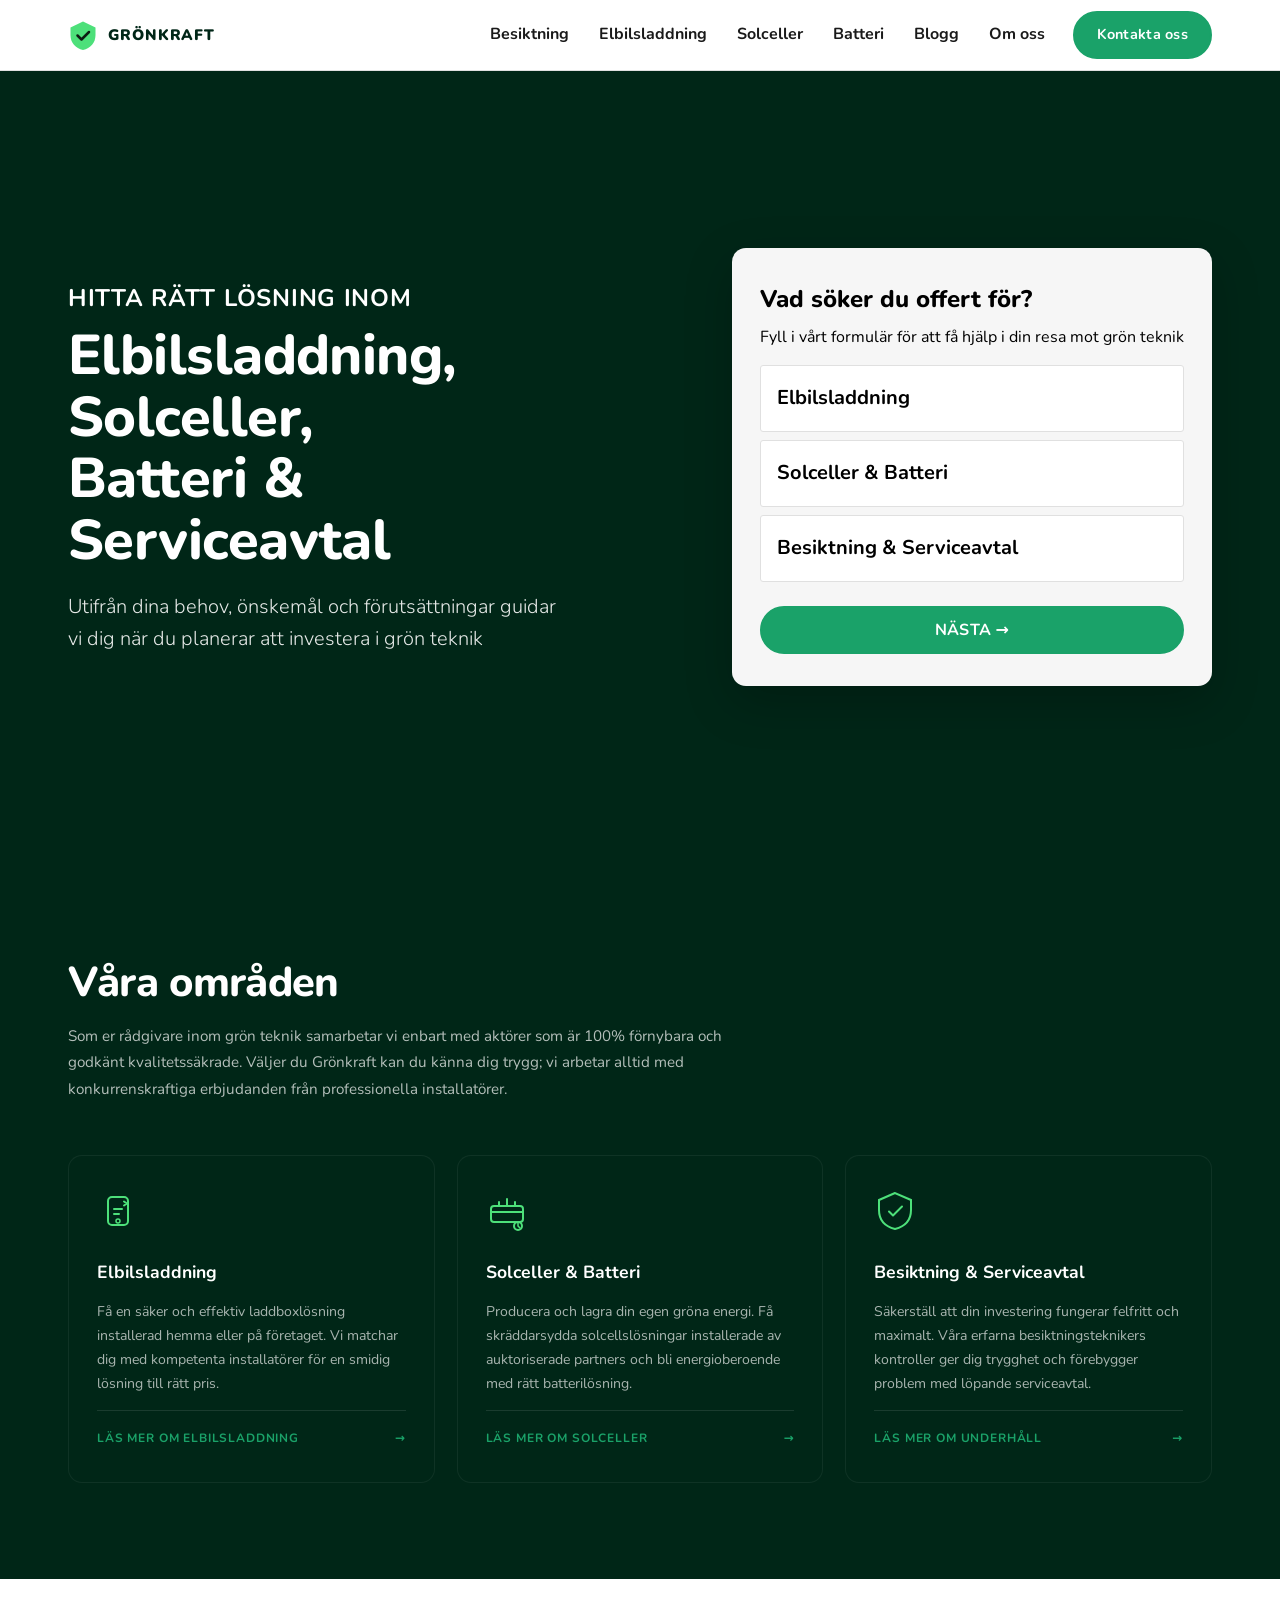
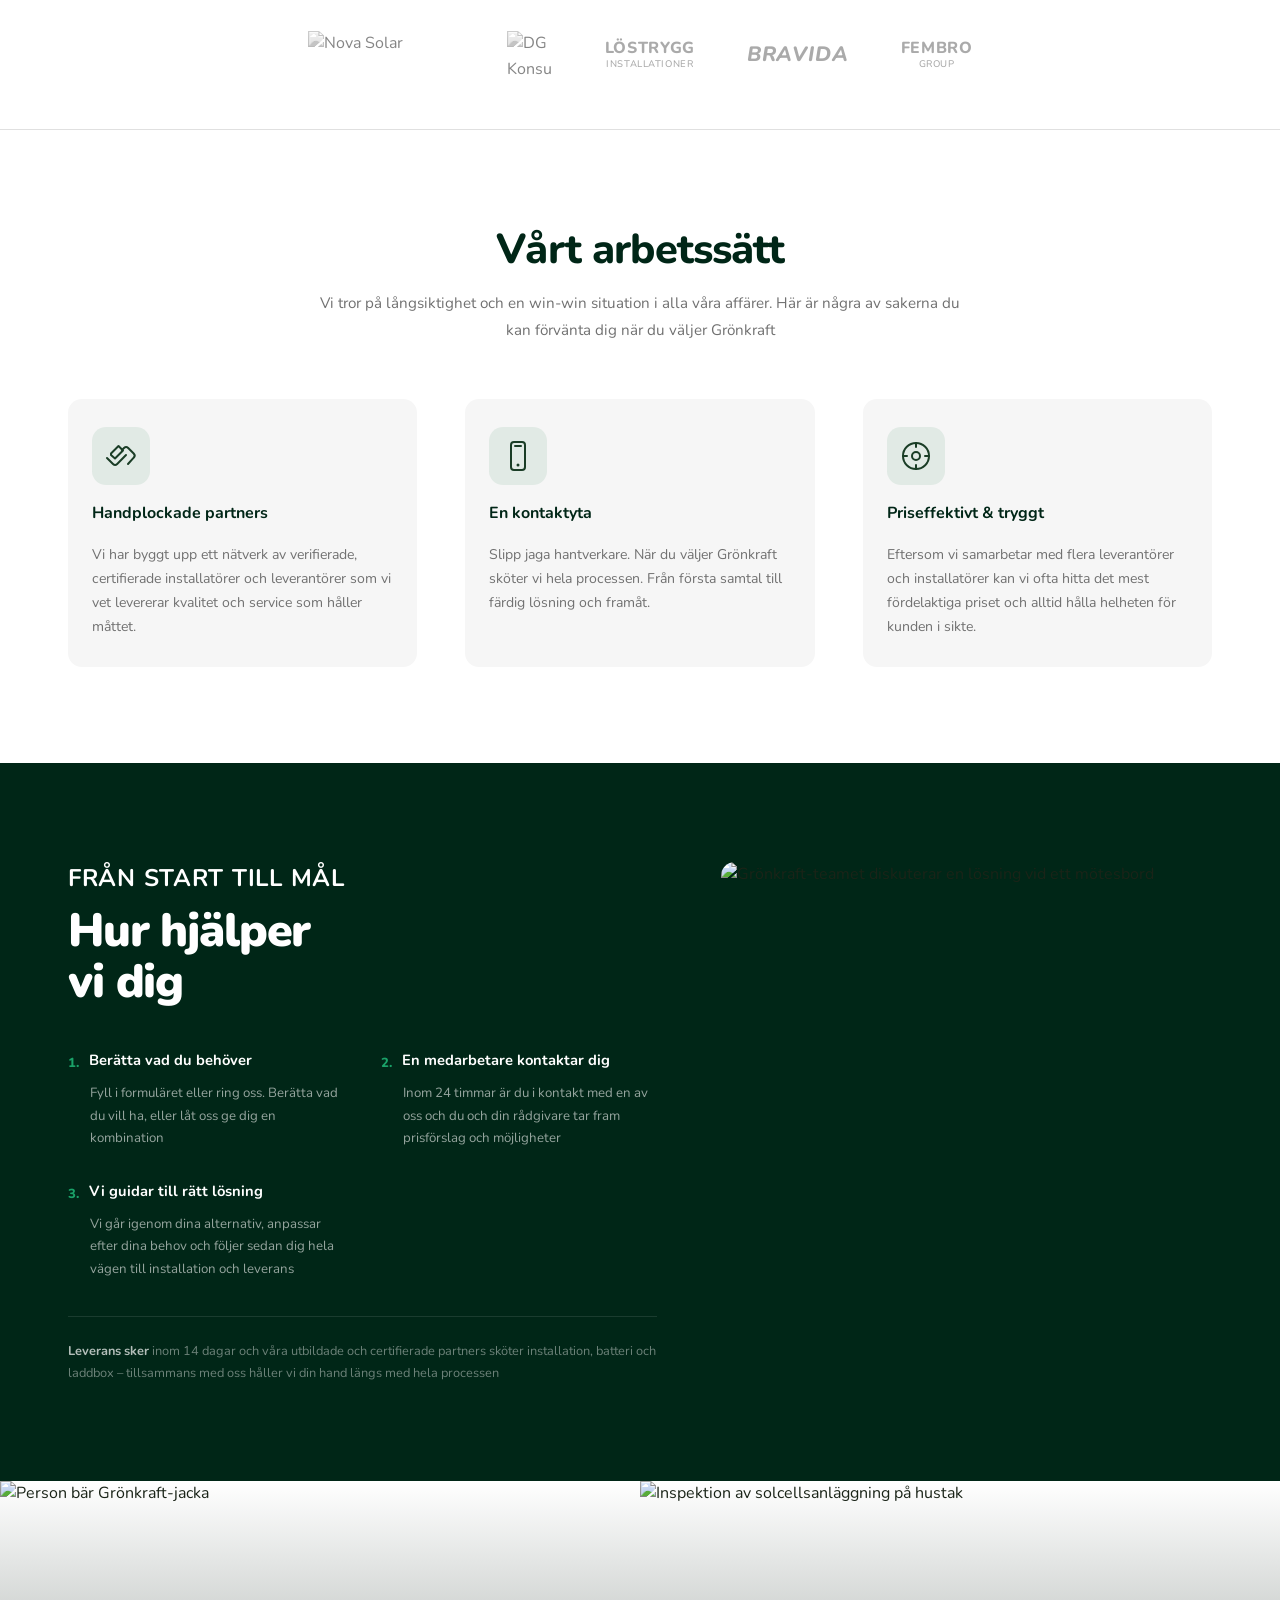
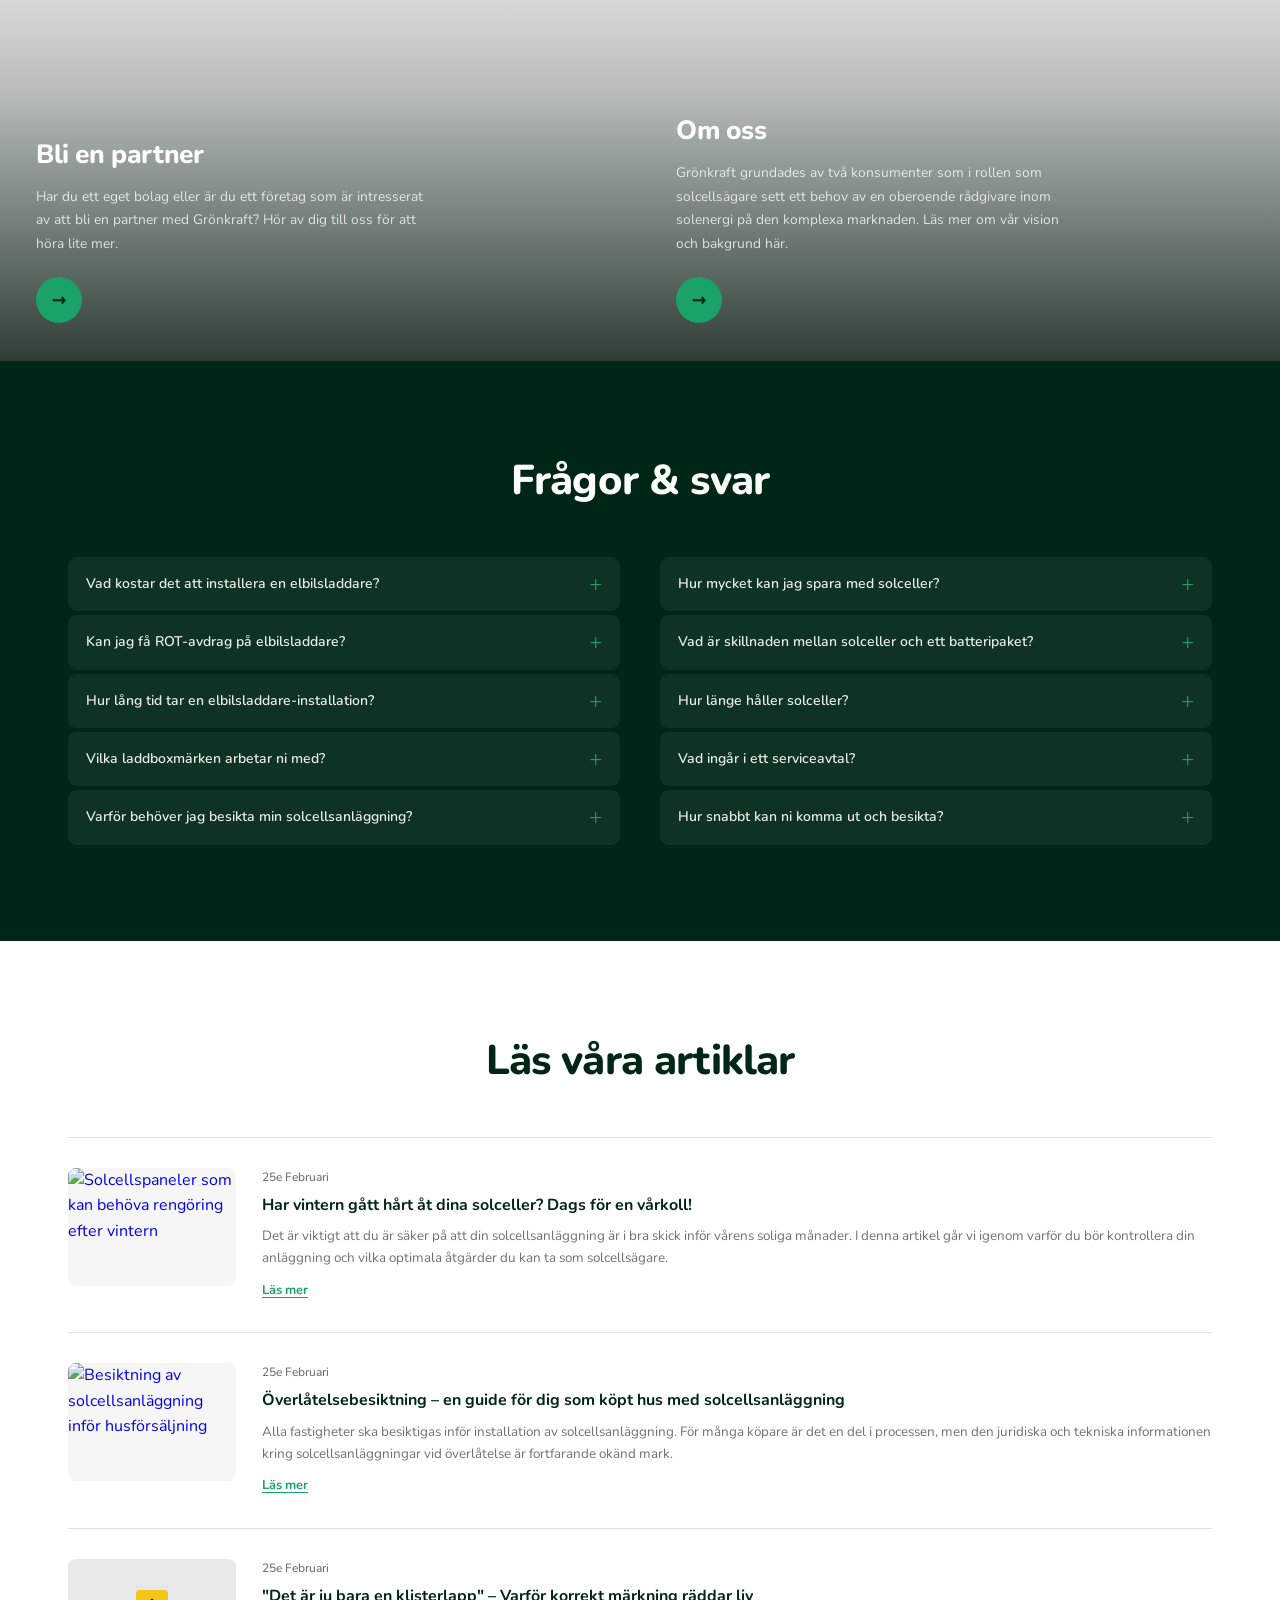
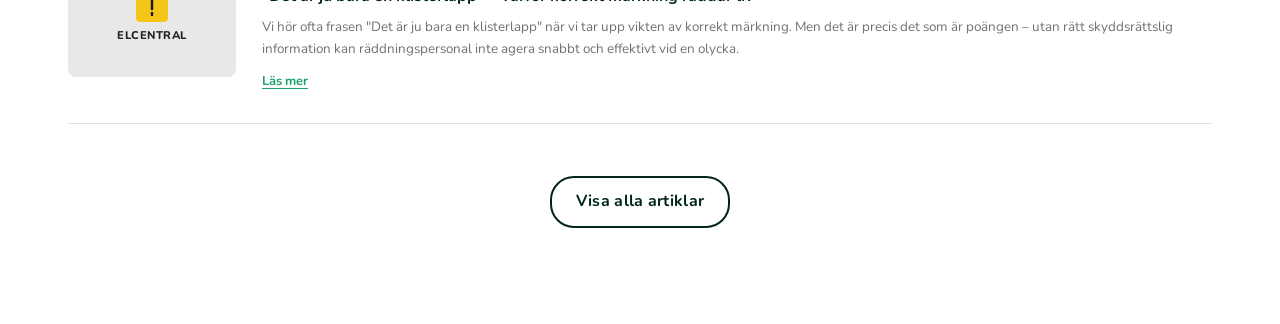
==== index.html @ d6edb769 "Initial commit: Gronkraft website Static marketing site for Grönkraft Sverige AB with lead generatio" ====
<!DOCTYPE html>
<html lang="sv">
<head>
  <meta charset="UTF-8">
  <meta name="viewport" content="width=device-width, initial-scale=1.0">
  <title>Grönkraft Sverige AB – Solceller, Elbilsladdning & Serviceavtal</title>
  <meta name="description" content="Grönkraft Sverige AB är din oberoende rådgivare inom grön teknik. Vi hjälper privatpersoner, BRF:er och företag med solceller, batterilösningar, elbilsladdning och besiktning av solcellsanläggningar.">
  <meta name="robots" content="index, follow">
  <meta name="theme-color" content="#0c1d12">

  <!-- Open Graph -->
  <meta property="og:title" content="Grönkraft Sverige AB – Din partner inom grön teknik">
  <meta property="og:description" content="Vi hjälper dig med solceller, elbilsladdning och besiktning av solcellsanläggningar. Kontakta oss idag.">
  <meta property="og:type" content="website">
  <meta property="og:url" content="https://gronkraftab.se/">
  <meta property="og:locale" content="sv_SE">

  <!-- Twitter Card -->
  <meta name="twitter:card" content="summary_large_image">
  <meta name="twitter:title" content="Grönkraft Sverige AB – Din partner inom grön teknik">
  <meta name="twitter:description" content="Vi hjälper dig med solceller, elbilsladdning och besiktning.">

  <link rel="canonical" href="https://gronkraftab.se/">

  <!-- Fonts -->
  <link rel="preconnect" href="https://fonts.googleapis.com">
  <link rel="preconnect" href="https://fonts.gstatic.com" crossorigin>
  <link href="https://fonts.googleapis.com/css2?family=Nunito:wght@300;400;500;700;800&display=swap" rel="stylesheet">

  <!-- Structured Data -->
  <script type="application/ld+json">
  {
    "@context": "https://schema.org",
    "@type": "LocalBusiness",
    "name": "Grönkraft Sverige AB",
    "description": "Oberoende rådgivare inom grön teknik – solceller, elbilsladdning och besiktning av solcellsanläggningar.",
    "url": "https://gronkraftab.se",
    "areaServed": "Sverige",
    "serviceType": ["Solcellsinstallation", "Elbilsladdning", "Solcellsbesiktning", "Batterilösningar"]
  }
  </script>

  <link rel="stylesheet" href="css/style.css">
</head>
<body>

  <!-- ============================================================
       HEADER / NAVIGATION
  ============================================================ -->
  <header class="site-header" role="banner">
    <div class="container">
      <nav class="nav" aria-label="Huvudnavigation">

        <a href="/" class="nav-logo" aria-label="Grönkraft Sverige AB – Startsida">
          <svg class="nav-logo-icon" width="30" height="30" viewBox="0 0 30 30" fill="none" xmlns="http://www.w3.org/2000/svg" aria-hidden="true">
            <path d="M15 1.5L2.5 7.5V15C2.5 23 7.5 28.2 15 30C22.5 28.2 27.5 23 27.5 15V7.5L15 1.5Z" fill="#4de07a"/>
            <path d="M9.5 15.5L13.5 19.5L21 12" stroke="#0c1d12" stroke-width="2.5" stroke-linecap="round" stroke-linejoin="round"/>
          </svg>
          <span class="nav-logo-text">GRÖNKRAFT</span>
        </a>

        <button class="nav-toggle" aria-label="Öppna meny" aria-expanded="false" aria-controls="nav-menu">
          <span></span>
          <span></span>
          <span></span>
        </button>

        <ul class="nav-links" id="nav-menu" role="list">
          <li><a href="/besiktning">Besiktning</a></li>
          <li><a href="/elbilsladdning">Elbilsladdning</a></li>
          <li><a href="/solceller">Solceller</a></li>
          <li><a href="/batteri">Batteri</a></li>
          <li><a href="/blogg">Blogg</a></li>
          <li><a href="/om-oss">Om oss</a></li>
        </ul>

        <a href="/kontakta-oss" class="btn btn-primary nav-cta">Kontakta oss</a>
      </nav>
    </div>
  </header>

  <main id="main-content">

    <!-- ============================================================
         HERO
    ============================================================ -->
    <section class="hero" aria-labelledby="hero-heading">
      <div class="hero-bg" aria-hidden="true"></div>
      <div class="container hero-inner">

        <div class="hero-content">
          <p class="eyebrow">Hitta rätt lösning inom</p>
          <h1 id="hero-heading">Elbilsladdning, Solceller,<br>Batteri &amp; Serviceavtal</h1>
          <p class="hero-desc">Utifrån dina behov, önskemål och förutsättningar guidar vi dig när du planerar att investera i grön teknik</p>
        </div>

        <div class="hero-card" role="complementary" aria-label="Intresseformulär">
          <div class="mf-form" id="leadForm">

            <!-- ── Steg 1: Välj område ── -->
            <div class="mf-step mf-step--active" id="fs-1">
              <p class="hero-card-title">Vad söker du offert för?</p>
              <p class="hero-card-sub">Fyll i vårt formulär för att få hjälp i din resa mot grön teknik</p>
              <fieldset class="mf-fieldset">
                <legend class="sr-only">Välj ditt område av intresse</legend>
                <label class="radio-opt">
                  <input type="radio" name="fs1-omrade" value="elbilsladdning">
                  <span>Elbilsladdning</span>
                </label>
                <label class="radio-opt">
                  <input type="radio" name="fs1-omrade" value="solceller-batteri">
                  <span>Solceller &amp; Batteri</span>
                </label>
                <label class="radio-opt">
                  <input type="radio" name="fs1-omrade" value="besiktning-serviceavtal">
                  <span>Besiktning &amp; Serviceavtal</span>
                </label>
              </fieldset>
              <p class="mf-error" id="fs1-err" hidden>Välj ett alternativ för att fortsätta.</p>
              <div class="mf-nav">
                <button type="button" class="btn btn-primary btn-full" onclick="mfNext('fs-1')">NÄSTA →</button>
              </div>
            </div>

            <!-- ── Steg 2a: Elbilsladdning – Kundtyp ── -->
            <div class="mf-step" id="fs-2a">
              <p class="mf-heading">Vad är du intresserad av?</p>
              <hr class="mf-divider">
              <p class="mf-label-text">Kundtyp</p>
              <fieldset class="mf-fieldset">
                <legend class="sr-only">Välj kundtyp</legend>
                <label class="radio-opt">
                  <input type="radio" name="fs2a-kundtyp" value="privat">
                  <span>Privat</span>
                </label>
                <label class="radio-opt">
                  <input type="radio" name="fs2a-kundtyp" value="brf">
                  <span>BRF</span>
                </label>
                <label class="radio-opt">
                  <input type="radio" name="fs2a-kundtyp" value="foretag">
                  <span>Företag</span>
                </label>
              </fieldset>
              <p class="mf-error" id="fs2a-err" hidden>Välj ett alternativ för att fortsätta.</p>
              <div class="mf-nav mf-nav--split">
                <button type="button" class="btn-back" onclick="mfBack()">TILLBAKA</button>
                <button type="button" class="btn btn-primary" onclick="mfNext('fs-2a')">NÄSTA →</button>
              </div>
            </div>

            <!-- ── Steg 2b: Solceller – Kundtyp ── -->
            <div class="mf-step" id="fs-2b">
              <p class="mf-heading">Vad är du intresserad av?</p>
              <hr class="mf-divider">
              <p class="mf-label-text">Kundtyp</p>
              <fieldset class="mf-fieldset">
                <legend class="sr-only">Välj kundtyp</legend>
                <label class="radio-opt">
                  <input type="radio" name="fs2b-kundtyp" value="privat">
                  <span>Privat</span>
                </label>
                <label class="radio-opt">
                  <input type="radio" name="fs2b-kundtyp" value="brf">
                  <span>BRF</span>
                </label>
                <label class="radio-opt">
                  <input type="radio" name="fs2b-kundtyp" value="foretag">
                  <span>Företag</span>
                </label>
              </fieldset>
              <p class="mf-error" id="fs2b-err" hidden>Välj ett alternativ för att fortsätta.</p>
              <div class="mf-nav mf-nav--split">
                <button type="button" class="btn-back" onclick="mfBack()">TILLBAKA</button>
                <button type="button" class="btn btn-primary" onclick="mfNext('fs-2b')">NÄSTA →</button>
              </div>
            </div>

            <!-- ── Steg 2c: Besiktning – Typ av tjänst ── -->
            <div class="mf-step" id="fs-2c">
              <p class="mf-heading">Vad är du intresserad av?</p>
              <hr class="mf-divider">
              <p class="mf-label-text">Typ av tjänst</p>
              <fieldset class="mf-fieldset">
                <legend class="sr-only">Välj typ av tjänst</legend>
                <label class="radio-opt">
                  <input type="radio" name="fs2c-tjanst" value="besiktning">
                  <span>Besiktning</span>
                </label>
                <label class="radio-opt">
                  <input type="radio" name="fs2c-tjanst" value="serviceavtal">
                  <span>Serviceavtal</span>
                </label>
                <label class="radio-opt">
                  <input type="radio" name="fs2c-tjanst" value="bada">
                  <span>Båda</span>
                </label>
              </fieldset>
              <p class="mf-error" id="fs2c-err" hidden>Välj ett alternativ för att fortsätta.</p>
              <div class="mf-nav mf-nav--split">
                <button type="button" class="btn-back" onclick="mfBack()">TILLBAKA</button>
                <button type="button" class="btn btn-primary" onclick="mfNext('fs-2c')">NÄSTA →</button>
              </div>
            </div>

            <!-- ── Steg 3a: EV Privat – Antal uttag ── -->
            <div class="mf-step" id="fs-3a">
              <p class="mf-heading">Vad är du intresserad av?</p>
              <hr class="mf-divider">
              <div class="mf-fields">
                <div class="mf-field">
                  <label class="mf-label" for="fs3a-uttag">Antal uttag</label>
                  <input type="number" id="fs3a-uttag" name="antal-uttag" min="1" max="100"
                         placeholder="Hur många uttag är du intresserad av?" class="mf-input">
                </div>
              </div>
              <p class="mf-error" id="fs3a-err" hidden>Ange antal uttag för att fortsätta.</p>
              <div class="mf-nav mf-nav--split">
                <button type="button" class="btn-back" onclick="mfBack()">TILLBAKA</button>
                <button type="button" class="btn btn-primary" onclick="mfNext('fs-3a')">NÄSTA →</button>
              </div>
            </div>

            <!-- ── Steg 3b: EV BRF/Ftg – Laddare + Antal uttag ── -->
            <div class="mf-step" id="fs-3b">
              <p class="mf-heading">Vad är du intresserad av?</p>
              <hr class="mf-divider">
              <p class="mf-label-text">Vilken typ av laddare vill ni ha?</p>
              <fieldset class="mf-fieldset mf-fieldset--row">
                <legend class="sr-only">Välj typ av laddare</legend>
                <label class="radio-opt">
                  <input type="radio" name="fs3b-laddare" value="ac">
                  <span>AC-laddare</span>
                </label>
                <label class="radio-opt">
                  <input type="radio" name="fs3b-laddare" value="dc">
                  <span>DC-laddare</span>
                </label>
              </fieldset>
              <div class="mf-fields">
                <div class="mf-field">
                  <label class="mf-label" for="fs3b-uttag">Antal uttag</label>
                  <input type="number" id="fs3b-uttag" name="antal-uttag-org" min="1" max="500"
                         placeholder="Hur många ladduttag behöver ni?" class="mf-input">
                </div>
              </div>
              <p class="mf-error" id="fs3b-err" hidden>Välj laddare och ange antal uttag.</p>
              <div class="mf-nav mf-nav--split">
                <button type="button" class="btn-back" onclick="mfBack()">TILLBAKA</button>
                <button type="button" class="btn btn-primary" onclick="mfNext('fs-3b')">NÄSTA →</button>
              </div>
            </div>

            <!-- ── Steg 3c: Sol – Intresse ── -->
            <div class="mf-step" id="fs-3c">
              <p class="mf-heading">Vad är du intresserad av?</p>
              <hr class="mf-divider">
              <p class="mf-label-text">Vad är ditt intresse?</p>
              <fieldset class="mf-fieldset">
                <legend class="sr-only">Välj intresse</legend>
                <label class="radio-opt">
                  <input type="radio" name="fs3c-intresse" value="solceller">
                  <span>Solceller</span>
                </label>
                <label class="radio-opt">
                  <input type="radio" name="fs3c-intresse" value="batteri">
                  <span>Batteri</span>
                </label>
                <label class="radio-opt">
                  <input type="radio" name="fs3c-intresse" value="solceller-batteri">
                  <span>Solceller + Batteri</span>
                </label>
              </fieldset>
              <p class="mf-error" id="fs3c-err" hidden>Välj ett alternativ för att fortsätta.</p>
              <div class="mf-nav mf-nav--split">
                <button type="button" class="btn-back" onclick="mfBack()">TILLBAKA</button>
                <button type="button" class="btn btn-primary" onclick="mfNext('fs-3c')">NÄSTA →</button>
              </div>
            </div>

            <!-- ── Steg 3d: Besiktning – Vad ska kontrolleras (multi-select) ── -->
            <div class="mf-step" id="fs-3d">
              <p class="mf-heading">Vad är du intresserad av?</p>
              <hr class="mf-divider">
              <p class="mf-label-text">Vad ska kontrolleras?</p>
              <fieldset class="mf-fieldset">
                <legend class="sr-only">Välj vad som ska kontrolleras</legend>
                <label class="radio-opt">
                  <input type="checkbox" name="fs3d-kontroll" value="elbilsladdare">
                  <span>Elbilsladdare</span>
                </label>
                <label class="radio-opt">
                  <input type="checkbox" name="fs3d-kontroll" value="solceller">
                  <span>Solceller</span>
                </label>
                <label class="radio-opt">
                  <input type="checkbox" name="fs3d-kontroll" value="batteri">
                  <span>Batteri</span>
                </label>
              </fieldset>
              <p class="mf-error" id="fs3d-err" hidden>Välj minst ett alternativ för att fortsätta.</p>
              <div class="mf-nav mf-nav--split">
                <button type="button" class="btn-back" onclick="mfBack()">TILLBAKA</button>
                <button type="button" class="btn btn-primary" onclick="mfNext('fs-3d')">NÄSTA →</button>
              </div>
            </div>

            <!-- ── Steg 4a: EV Privat – Kontaktuppgifter → SKICKA ── -->
            <div class="mf-step" id="fs-4a">
              <p class="mf-heading">Lämna dina kontaktuppgifter</p>
              <hr class="mf-divider">
              <div class="mf-fields">
                <div class="mf-field">
                  <label class="mf-label" for="fs4a-namn">Namn</label>
                  <input type="text" id="fs4a-namn" autocomplete="name"
                         placeholder="Fyll i för- och efternamn" class="mf-input">
                </div>
                <div class="mf-field">
                  <label class="mf-label" for="fs4a-tel">Telefonnummer</label>
                  <input type="tel" id="fs4a-tel" autocomplete="tel"
                         placeholder="+46" class="mf-input">
                </div>
                <div class="mf-field">
                  <label class="mf-label" for="fs4a-epost">Epost</label>
                  <input type="email" id="fs4a-epost" autocomplete="email"
                         placeholder="Fyll i din epost" class="mf-input">
                </div>
                <div class="mf-field">
                  <label class="mf-label" for="fs4a-adress">Adress</label>
                  <input type="text" id="fs4a-adress" autocomplete="street-address"
                         placeholder="Gatuadress för installationen" class="mf-input">
                </div>
                <div class="mf-field">
                  <label class="mf-label" for="fs4a-kommun">Kommun</label>
                  <input type="text" id="fs4a-kommun"
                         placeholder="tex. Göteborg" class="mf-input">
                </div>
              </div>
              <p class="mf-error" id="fs4a-err" hidden>Fyll i alla obligatoriska fält.</p>
              <div class="mf-nav mf-nav--split">
                <button type="button" class="btn-back" onclick="mfBack()">TILLBAKA</button>
                <button type="button" class="btn btn-primary" onclick="mfSubmit('fs-4a')">SKICKA →</button>
              </div>
            </div>

            <!-- ── Steg 4b: EV BRF/Ftg – Organisationsinfo ── -->
            <div class="mf-step" id="fs-4b">
              <p class="mf-heading">Lämna dina kontaktuppgifter</p>
              <hr class="mf-divider">
              <div class="mf-fields">
                <div class="mf-field">
                  <label class="mf-label" for="fs4b-orgnamn">Organisationens namn</label>
                  <input type="text" id="fs4b-orgnamn"
                         placeholder="Fyll i organisationens namn" class="mf-input">
                </div>
                <div class="mf-field">
                  <label class="mf-label" for="fs4b-orgnr">Org. nummer <span class="mf-optional">(Valfritt)</span></label>
                  <input type="text" id="fs4b-orgnr"
                         placeholder="Fyll i ert organisationsnummer" class="mf-input">
                </div>
                <div class="mf-field">
                  <label class="mf-label" for="fs4b-adress">Adress</label>
                  <input type="text" id="fs4b-adress"
                         placeholder="Gatuadress för installationen" class="mf-input">
                </div>
                <div class="mf-field">
                  <label class="mf-label" for="fs4b-kommun">Kommun</label>
                  <input type="text" id="fs4b-kommun"
                         placeholder="tex. Göteborg" class="mf-input">
                </div>
                <div class="mf-field">
                  <label class="mf-label" for="fs4b-postort">Postort</label>
                  <input type="text" id="fs4b-postort"
                         placeholder="Fyll i er postort" class="mf-input">
                </div>
              </div>
              <p class="mf-error" id="fs4b-err" hidden>Fyll i alla obligatoriska fält.</p>
              <div class="mf-nav mf-nav--split">
                <button type="button" class="btn-back" onclick="mfBack()">TILLBAKA</button>
                <button type="button" class="btn btn-primary" onclick="mfNext('fs-4b')">NÄSTA →</button>
              </div>
            </div>

            <!-- ── Steg 4c: Sol Privat – Kontaktuppgifter → SKICKA ── -->
            <div class="mf-step" id="fs-4c">
              <p class="mf-heading">Lämna dina kontaktuppgifter</p>
              <hr class="mf-divider">
              <div class="mf-fields">
                <div class="mf-field">
                  <label class="mf-label" for="fs4c-namn">Namn</label>
                  <input type="text" id="fs4c-namn" autocomplete="name"
                         placeholder="Fyll i för- och efternamn" class="mf-input">
                </div>
                <div class="mf-field">
                  <label class="mf-label" for="fs4c-tel">Telefonnummer</label>
                  <input type="tel" id="fs4c-tel" autocomplete="tel"
                         placeholder="+46" class="mf-input">
                </div>
                <div class="mf-field">
                  <label class="mf-label" for="fs4c-epost">Epost</label>
                  <input type="email" id="fs4c-epost" autocomplete="email"
                         placeholder="Fyll i din epost" class="mf-input">
                </div>
                <div class="mf-field">
                  <label class="mf-label" for="fs4c-adress">Adress</label>
                  <input type="text" id="fs4c-adress"
                         placeholder="Gatuadress för installationen" class="mf-input">
                </div>
                <div class="mf-field">
                  <label class="mf-label" for="fs4c-kommun">Kommun</label>
                  <input type="text" id="fs4c-kommun"
                         placeholder="tex. Göteborg" class="mf-input">
                </div>
              </div>
              <p class="mf-error" id="fs4c-err" hidden>Fyll i alla obligatoriska fält.</p>
              <div class="mf-nav mf-nav--split">
                <button type="button" class="btn-back" onclick="mfBack()">TILLBAKA</button>
                <button type="button" class="btn btn-primary" onclick="mfSubmit('fs-4c')">SKICKA →</button>
              </div>
            </div>

            <!-- ── Steg 4d: Sol Ftg – Organisationsinfo ── -->
            <div class="mf-step" id="fs-4d">
              <p class="mf-heading">Lämna dina kontaktuppgifter</p>
              <hr class="mf-divider">
              <div class="mf-fields">
                <div class="mf-field">
                  <label class="mf-label" for="fs4d-orgnamn">Organisationens namn</label>
                  <input type="text" id="fs4d-orgnamn"
                         placeholder="Fyll i organisationens namn" class="mf-input">
                </div>
                <div class="mf-field">
                  <label class="mf-label" for="fs4d-orgnr">Org. nummer <span class="mf-optional">(Valfritt)</span></label>
                  <input type="text" id="fs4d-orgnr"
                         placeholder="Fyll i ert organisationsnummer" class="mf-input">
                </div>
                <div class="mf-field">
                  <label class="mf-label" for="fs4d-adress">Adress</label>
                  <input type="text" id="fs4d-adress"
                         placeholder="Gatuadress för installationen" class="mf-input">
                </div>
                <div class="mf-field">
                  <label class="mf-label" for="fs4d-kommun">Kommun</label>
                  <input type="text" id="fs4d-kommun"
                         placeholder="tex. Göteborg" class="mf-input">
                </div>
                <div class="mf-field">
                  <label class="mf-label" for="fs4d-postort">Postort</label>
                  <input type="text" id="fs4d-postort"
                         placeholder="Fyll i er postort" class="mf-input">
                </div>
              </div>
              <p class="mf-error" id="fs4d-err" hidden>Fyll i alla obligatoriska fält.</p>
              <div class="mf-nav mf-nav--split">
                <button type="button" class="btn-back" onclick="mfBack()">TILLBAKA</button>
                <button type="button" class="btn btn-primary" onclick="mfNext('fs-4d')">NÄSTA →</button>
              </div>
            </div>

            <!-- ── Steg 4e: Besiktning – Typ av besiktning ── -->
            <div class="mf-step" id="fs-4e">
              <p class="mf-heading">Vad är du intresserad av?</p>
              <hr class="mf-divider">
              <p class="mf-label-text">Gäller det en befintlig eller ny anläggning?</p>
              <p class="mf-hint">En slutbesiktning utförs på en ny anläggning <em>innan</em> den tas i drift. Välj "Ny anläggning" om installationen ännu inte är klar.</p>
              <fieldset class="mf-fieldset">
                <legend class="sr-only">Typ av besiktning</legend>
                <label class="radio-opt">
                  <input type="radio" name="fs4e-befintlig" value="befintlig">
                  <span>Befintlig anläggning</span>
                </label>
                <label class="radio-opt">
                  <input type="radio" name="fs4e-befintlig" value="ny">
                  <span>Ny anläggning – slutbesiktning</span>
                </label>
              </fieldset>
              <p class="mf-error" id="fs4e-err" hidden>Välj ett alternativ för att fortsätta.</p>
              <div class="mf-nav mf-nav--split">
                <button type="button" class="btn-back" onclick="mfBack()">TILLBAKA</button>
                <button type="button" class="btn btn-primary" onclick="mfNext('fs-4e')">NÄSTA →</button>
              </div>
            </div>

            <!-- ── Steg 5a: EV BRF/Ftg – Kontaktperson → SKICKA ── -->
            <div class="mf-step" id="fs-5a">
              <p class="mf-heading">Lämna dina kontaktuppgifter</p>
              <hr class="mf-divider">
              <div class="mf-fields">
                <div class="mf-field">
                  <label class="mf-label" for="fs5a-kontakt">Kontaktperson</label>
                  <input type="text" id="fs5a-kontakt" autocomplete="name"
                         placeholder="Namn på den som skall bli kontaktad" class="mf-input">
                </div>
                <div class="mf-field">
                  <label class="mf-label" for="fs5a-tel">Telefonnummer</label>
                  <input type="tel" id="fs5a-tel" autocomplete="tel"
                         placeholder="+46" class="mf-input">
                </div>
                <div class="mf-field">
                  <label class="mf-label" for="fs5a-epost">Epost</label>
                  <input type="email" id="fs5a-epost" autocomplete="email"
                         placeholder="Fyll i din epost" class="mf-input">
                </div>
                <div class="mf-field">
                  <label class="mf-label" for="fs5a-meddelande">Meddelande (Valfritt)</label>
                  <textarea id="fs5a-meddelande" rows="3"
                            placeholder="Lämna ett kompletterande meddelande om dina förutsättningar"
                            class="mf-input mf-textarea"></textarea>
                </div>
              </div>
              <p class="mf-error" id="fs5a-err" hidden>Fyll i alla obligatoriska fält.</p>
              <div class="mf-nav mf-nav--split">
                <button type="button" class="btn-back" onclick="mfBack()">TILLBAKA</button>
                <button type="button" class="btn btn-primary" onclick="mfSubmit('fs-5a')">SKICKA →</button>
              </div>
            </div>

            <!-- ── Steg 5b: Sol Ftg – Kontaktperson → SKICKA ── -->
            <div class="mf-step" id="fs-5b">
              <p class="mf-heading">Lämna dina kontaktuppgifter</p>
              <hr class="mf-divider">
              <div class="mf-fields">
                <div class="mf-field">
                  <label class="mf-label" for="fs5b-kontakt">Kontaktperson</label>
                  <input type="text" id="fs5b-kontakt" autocomplete="name"
                         placeholder="Namn på den som skall bli kontaktad" class="mf-input">
                </div>
                <div class="mf-field">
                  <label class="mf-label" for="fs5b-tel">Telefonnummer</label>
                  <input type="tel" id="fs5b-tel" autocomplete="tel"
                         placeholder="+46" class="mf-input">
                </div>
                <div class="mf-field">
                  <label class="mf-label" for="fs5b-epost">Epost</label>
                  <input type="email" id="fs5b-epost" autocomplete="email"
                         placeholder="Fyll i din epost" class="mf-input">
                </div>
                <div class="mf-field">
                  <label class="mf-label" for="fs5b-meddelande">Meddelande (Valfritt)</label>
                  <textarea id="fs5b-meddelande" rows="3"
                            placeholder="Lämna ett kompletterande meddelande om dina förutsättningar"
                            class="mf-input mf-textarea"></textarea>
                </div>
              </div>
              <p class="mf-error" id="fs5b-err" hidden>Fyll i alla obligatoriska fält.</p>
              <div class="mf-nav mf-nav--split">
                <button type="button" class="btn-back" onclick="mfBack()">TILLBAKA</button>
                <button type="button" class="btn btn-primary" onclick="mfSubmit('fs-5b')">SKICKA →</button>
              </div>
            </div>

            <!-- ── Steg 5c: Besiktning – Kontaktuppgifter → SKICKA ── -->
            <div class="mf-step" id="fs-5c">
              <p class="mf-heading">Lämna dina kontaktuppgifter</p>
              <hr class="mf-divider">
              <div class="mf-fields">
                <div class="mf-field">
                  <label class="mf-label" for="fs5c-namn">Namn / Organisation</label>
                  <input type="text" id="fs5c-namn" autocomplete="name"
                         placeholder="Fyll i namn eller organisation" class="mf-input">
                </div>
                <div class="mf-field">
                  <label class="mf-label" for="fs5c-tel">Telefonnummer</label>
                  <input type="tel" id="fs5c-tel" autocomplete="tel"
                         placeholder="+46" class="mf-input">
                </div>
                <div class="mf-field">
                  <label class="mf-label" for="fs5c-epost">Epost</label>
                  <input type="email" id="fs5c-epost" autocomplete="email"
                         placeholder="Fyll i din epost" class="mf-input">
                </div>
                <div class="mf-field">
                  <label class="mf-label" for="fs5c-adress">Adress</label>
                  <input type="text" id="fs5c-adress"
                         placeholder="Gatuadress för anläggningen" class="mf-input">
                </div>
                <div class="mf-field">
                  <label class="mf-label" for="fs5c-kommun">Kommun</label>
                  <input type="text" id="fs5c-kommun"
                         placeholder="tex. Göteborg" class="mf-input">
                </div>
                <div class="mf-field">
                  <label class="mf-label" for="fs5c-meddelande">Meddelande (Valfritt)</label>
                  <textarea id="fs5c-meddelande" rows="3"
                            placeholder="Lämna ett kompletterande meddelande om dina förutsättningar"
                            class="mf-input mf-textarea"></textarea>
                </div>
              </div>
              <p class="mf-error" id="fs5c-err" hidden>Fyll i alla obligatoriska fält.</p>
              <div class="mf-nav mf-nav--split">
                <button type="button" class="btn-back" onclick="mfBack()">TILLBAKA</button>
                <button type="button" class="btn btn-primary" onclick="mfSubmit('fs-5c')">SKICKA →</button>
              </div>
            </div>

            <!-- ── Tack-skärm ── -->
            <div class="mf-step" id="fs-done">
              <div class="mf-success">
                <div class="mf-success-icon" aria-hidden="true">
                  <svg width="56" height="56" viewBox="0 0 56 56" fill="none">
                    <circle cx="28" cy="28" r="27" stroke="#1aa269" stroke-width="2"/>
                    <path d="M18 28l7 7 14-14" stroke="#1aa269" stroke-width="2.5"
                          stroke-linecap="round" stroke-linejoin="round"/>
                  </svg>
                </div>
                <p class="mf-success-title">Tack för din förfrågan!</p>
                <p class="mf-success-sub">En av våra rådgivare hör av sig till dig inom 24 timmar.</p>
              </div>
            </div>

            <!-- Hidden form for Webflow/POST submission -->
            <form id="mf-submit-form" name="leads-gronkraft" method="POST" action="/tack"
                  style="display:none" aria-hidden="true"></form>

          </div>
        </div>

      </div>
    </section>

    <!-- ============================================================
         VÅRA OMRÅDEN
    ============================================================ -->
    <section class="areas" aria-labelledby="areas-heading">
      <div class="container">
        <div class="section-intro">
          <h2 id="areas-heading">Våra områden</h2>
          <p>Som er rådgivare inom grön teknik samarbetar vi enbart med aktörer som är 100% förnybara och godkänt kvalitetssäkrade. Väljer du Grönkraft kan du känna dig trygg; vi arbetar alltid med konkurrenskraftiga erbjudanden från professionella installatörer.</p>
        </div>
        <div class="areas-grid">

          <article class="area-card">
            <div class="area-icon" aria-hidden="true">
              <svg width="42" height="42" viewBox="0 0 42 42" fill="none">
                <rect x="11" y="7" width="20" height="28" rx="4" stroke="#4de07a" stroke-width="2"/>
                <path d="M17 19h8M17 24h5" stroke="#4de07a" stroke-width="2" stroke-linecap="round"/>
                <path d="M27 11.5l3 2-3 2" stroke="#4de07a" stroke-width="2" stroke-linecap="round" stroke-linejoin="round"/>
                <circle cx="21" cy="31" r="2" stroke="#4de07a" stroke-width="1.5"/>
              </svg>
            </div>
            <h3>Elbilsladdning</h3>
            <p>Få en säker och effektiv laddboxlösning installerad hemma eller på företaget. Vi matchar dig med kompetenta installatörer för en smidig lösning till rätt pris.</p>
            <a href="/elbilsladdning" class="area-btn">Läs mer om elbilsladdning <span aria-hidden="true">→</span></a>
          </article>

          <article class="area-card">
            <div class="area-icon" aria-hidden="true">
              <svg width="42" height="42" viewBox="0 0 42 42" fill="none">
                <rect x="5" y="16" width="32" height="16" rx="3" stroke="#4de07a" stroke-width="2"/>
                <path d="M5 22h32M13 16V12M21 16V9M29 16V12" stroke="#4de07a" stroke-width="2" stroke-linecap="round"/>
                <circle cx="32" cy="36" r="4" stroke="#4de07a" stroke-width="2"/>
                <path d="M32 33v3l2 2" stroke="#4de07a" stroke-width="1.5" stroke-linecap="round"/>
              </svg>
            </div>
            <h3>Solceller &amp; Batteri</h3>
            <p>Producera och lagra din egen gröna energi. Få skräddarsydda solcellslösningar installerade av auktoriserade partners och bli energioberoende med rätt batterilösning.</p>
            <a href="/solceller" class="area-btn">Läs mer om solceller <span aria-hidden="true">→</span></a>
          </article>

          <article class="area-card">
            <div class="area-icon" aria-hidden="true">
              <svg width="42" height="42" viewBox="0 0 42 42" fill="none">
                <path d="M21 3L5 10v10c0 10 6.2 16.5 16 19 9.8-2.5 16-9 16-19V10L21 3Z" stroke="#4de07a" stroke-width="2"/>
                <path d="M15 21.5l4 4 9-9" stroke="#4de07a" stroke-width="2" stroke-linecap="round" stroke-linejoin="round"/>
              </svg>
            </div>
            <h3>Besiktning &amp; Serviceavtal</h3>
            <p>Säkerställ att din investering fungerar felfritt och maximalt. Våra erfarna besiktningsteknikers kontroller ger dig trygghet och förebygger problem med löpande serviceavtal.</p>
            <a href="/besiktning" class="area-btn">Läs mer om underhåll <span aria-hidden="true">→</span></a>
          </article>

        </div>
      </div>
    </section>

    <!-- ============================================================
         PARTNER LOGOS
    ============================================================ -->
    <section class="partners" aria-label="Våra samarbetspartners">
      <div class="container">
        <div class="partners-row">
          <img src="images/logo-nova-solar.png" alt="Nova Solar" width="160" height="50" loading="lazy">
          <img src="images/logo-dg-konsult.png" alt="DG Konsult AB – Gräv &amp; El" width="72" height="72" loading="lazy">
          <span class="partner-wordmark">Löstrygg<br><small>Installationer</small></span>
          <span class="partner-wordmark partner-bravida">bravida</span>
          <span class="partner-wordmark">Fembro<br><small>Group</small></span>
        </div>
      </div>
    </section>

    <!-- ============================================================
         VÅRT ARBETSSÄTT
    ============================================================ -->
    <section class="approach" aria-labelledby="approach-heading">
      <div class="container">
        <div class="section-intro section-intro--dark section-intro--center">
          <h2 id="approach-heading">Vårt arbetssätt</h2>
          <p>Vi tror på långsiktighet och en win-win situation i alla våra affärer. Här är några av sakerna du kan förvänta dig när du väljer Grönkraft</p>
        </div>
        <div class="approach-grid">

          <div class="approach-item">
            <div class="approach-icon" aria-hidden="true">
              <svg width="34" height="34" viewBox="0 0 34 34" fill="none">
                <path d="M3 19l6 6a3 3 0 004.2 0L22 16" stroke="#1a3d26" stroke-width="2" stroke-linecap="round"/>
                <path d="M18 11l2-2a3 3 0 014.2 0l5.5 5.5a3 3 0 010 4.2L24 25" stroke="#1a3d26" stroke-width="2" stroke-linecap="round"/>
                <path d="M7 14.5l7.5-7.5 4.5 4.5-8 8L7 16v-1.5z" stroke="#1a3d26" stroke-width="2" stroke-linecap="round" stroke-linejoin="round"/>
              </svg>
            </div>
            <h3>Handplockade partners</h3>
            <p>Vi har byggt upp ett nätverk av verifierade, certifierade installatörer och leverantörer som vi vet levererar kvalitet och service som håller måttet.</p>
          </div>

          <div class="approach-item">
            <div class="approach-icon" aria-hidden="true">
              <svg width="34" height="34" viewBox="0 0 34 34" fill="none">
                <rect x="10" y="3" width="14" height="28" rx="3" stroke="#1a3d26" stroke-width="2"/>
                <circle cx="17" cy="26" r="1.5" fill="#1a3d26"/>
                <path d="M14 7h6" stroke="#1a3d26" stroke-width="2" stroke-linecap="round"/>
              </svg>
            </div>
            <h3>En kontaktyta</h3>
            <p>Slipp jaga hantverkare. När du väljer Grönkraft sköter vi hela processen. Från första samtal till färdig lösning och framåt.</p>
          </div>

          <div class="approach-item">
            <div class="approach-icon" aria-hidden="true">
              <svg width="34" height="34" viewBox="0 0 34 34" fill="none">
                <circle cx="17" cy="17" r="13" stroke="#1a3d26" stroke-width="2"/>
                <circle cx="17" cy="17" r="4" stroke="#1a3d26" stroke-width="2"/>
                <path d="M17 4v4M17 26v4M4 17h4M26 17h4" stroke="#1a3d26" stroke-width="2" stroke-linecap="round"/>
              </svg>
            </div>
            <h3>Priseffektivt &amp; tryggt</h3>
            <p>Eftersom vi samarbetar med flera leverantörer och installatörer kan vi ofta hitta det mest fördelaktiga priset och alltid hålla helheten för kunden i sikte.</p>
          </div>

        </div>
      </div>
    </section>

    <!-- ============================================================
         HUR HJÄLPER VI DIG
    ============================================================ -->
    <section class="how" aria-labelledby="how-heading">
      <div class="how-bg" aria-hidden="true"></div>
      <div class="container how-inner">

        <div class="how-content">
          <p class="eyebrow">Från start till mål</p>
          <h2 id="how-heading">Hur hjälper<br>vi dig</h2>
          <div class="steps-grid" role="list">
            <div class="step" role="listitem">
              <div class="step-head">
                <span class="step-num" aria-hidden="true">1.</span>
                <h3>Berätta vad du behöver</h3>
              </div>
              <p>Fyll i formuläret eller ring oss. Berätta vad du vill ha, eller låt oss ge dig en kombination</p>
            </div>
            <div class="step" role="listitem">
              <div class="step-head">
                <span class="step-num" aria-hidden="true">2.</span>
                <h3>En medarbetare kontaktar dig</h3>
              </div>
              <p>Inom 24 timmar är du i kontakt med en av oss och du och din rådgivare tar fram prisförslag och möjligheter</p>
            </div>
            <div class="step" role="listitem">
              <div class="step-head">
                <span class="step-num" aria-hidden="true">3.</span>
                <h3>Vi guidar till rätt lösning</h3>
              </div>
              <p>Vi går igenom dina alternativ, anpassar efter dina behov och följer sedan dig hela vägen till installation och leverans</p>
            </div>
            <p class="how-footnote"><strong>Leverans sker</strong> inom 14 dagar och våra utbildade och certifierade partners sköter installation, batteri och laddbox – tillsammans med oss håller vi din hand längs med hela processen</p>
          </div>
        </div>

        <div class="how-image">
          <img src="images/team.jpg" alt="Grönkraft-teamet diskuterar en lösning vid ett mötesbord" width="600" height="750" loading="lazy">
        </div>

      </div>
    </section>

    <!-- ============================================================
         BLI EN PARTNER / OM OSS
    ============================================================ -->
    <section class="dual" aria-label="Partner och Om oss">
      <div class="dual-grid">

        <article class="dual-card">
          <img src="images/partner-jacket.jpg" alt="Person bär Grönkraft-jacka" width="756" height="500" loading="lazy" class="dual-card-img">
          <div class="dual-card-overlay">
            <div class="dual-card-body">
              <h2>Bli en partner</h2>
              <p>Har du ett eget bolag eller är du ett företag som är intresserat av att bli en partner med Grönkraft? Hör av dig till oss för att höra lite mer.</p>
              <a href="/bli-partner" class="arrow-btn" aria-label="Läs mer om att bli partner">→</a>
            </div>
          </div>
        </article>

        <article class="dual-card">
          <img src="images/solar-inspection.jpg" alt="Inspektion av solcellsanläggning på hustak" width="756" height="500" loading="lazy" class="dual-card-img">
          <div class="dual-card-overlay">
            <div class="dual-card-body">
              <h2>Om oss</h2>
              <p>Grönkraft grundades av två konsumenter som i rollen som solcellsägare sett ett behov av en oberoende rådgivare inom solenergi på den komplexa marknaden. Läs mer om vår vision och bakgrund här.</p>
              <a href="/om-oss" class="arrow-btn" aria-label="Läs mer om Grönkraft">→</a>
            </div>
          </div>
        </article>

      </div>
    </section>

    <!-- ============================================================
         FRÅGOR & SVAR
    ============================================================ -->
    <section class="faq" aria-labelledby="faq-heading">
      <div class="container">
        <h2 id="faq-heading" class="section-title-center">Frågor &amp; svar</h2>
        <div class="faq-grid">

          <!-- Left column -->
          <div class="faq-col">

            <div class="faq-item">
              <button class="faq-q" aria-expanded="false" aria-controls="faq-a1">
                Vad kostar det att installera en elbilsladdare?
                <span class="faq-plus" aria-hidden="true">+</span>
              </button>
              <div class="faq-a" id="faq-a1" hidden>
                <p>Kostnaden varierar beroende på typ av laddare och installationsförhållanden. Enklare lösningar börjar runt 8 000–12 000 kr inklusive installation. ROT-avdrag kan reducera din kostnad med 30% på arbetskostnaden, vilket gör den totala investeringen betydligt lägre.</p>
              </div>
            </div>

            <div class="faq-item">
              <button class="faq-q" aria-expanded="false" aria-controls="faq-a2">
                Kan jag få ROT-avdrag på elbilsladdare?
                <span class="faq-plus" aria-hidden="true">+</span>
              </button>
              <div class="faq-a" id="faq-a2" hidden>
                <p>Ja, i de flesta fall kan du utnyttja ROT-avdraget för installationsarbetet, vilket ger 30% avdrag på arbetskostnaden upp till ett visst takbelopp. Vi hjälper dig med all dokumentation och ser till att allt hanteras korrekt med Skatteverket.</p>
              </div>
            </div>

            <div class="faq-item">
              <button class="faq-q" aria-expanded="false" aria-controls="faq-a3">
                Hur lång tid tar en elbilsladdare-installation?
                <span class="faq-plus" aria-hidden="true">+</span>
              </button>
              <div class="faq-a" id="faq-a3" hidden>
                <p>En standardinstallation tar vanligtvis 2–4 timmar. Mer komplexa installationer, till exempel i flerbostadshus eller med ny säkringsinstallation, kan ta längre tid. Vi ger dig alltid en tydlig tidsplan innan arbetet påbörjas.</p>
              </div>
            </div>

            <div class="faq-item">
              <button class="faq-q" aria-expanded="false" aria-controls="faq-a4">
                Vilka laddboxmärken arbetar ni med?
                <span class="faq-plus" aria-hidden="true">+</span>
              </button>
              <div class="faq-a" id="faq-a4" hidden>
                <p>Vi arbetar med marknadens ledande tillverkare och väljer alltid laddbox utifrån dina specifika behov, din elinstallation och din bil. Vi rekommenderar aldrig produkter utan att ha granskat kvalitet, garantier och kompatibilitet.</p>
              </div>
            </div>

            <div class="faq-item">
              <button class="faq-q" aria-expanded="false" aria-controls="faq-a5">
                Varför behöver jag besikta min solcellsanläggning?
                <span class="faq-plus" aria-hidden="true">+</span>
              </button>
              <div class="faq-a" id="faq-a5" hidden>
                <p>En solcellsanläggning är en investering på hundratusentals kronor. Regelbundna besiktningar säkerställer optimal produktion, att garantier hålls och att potentiella fel upptäcks tidigt – innan de blir dyra skador. Det är också ett krav hos många försäkringsbolag.</p>
              </div>
            </div>

          </div>

          <!-- Right column -->
          <div class="faq-col">

            <div class="faq-item">
              <button class="faq-q" aria-expanded="false" aria-controls="faq-a6">
                Hur mycket kan jag spara med solceller?
                <span class="faq-plus" aria-hidden="true">+</span>
              </button>
              <div class="faq-a" id="faq-a6" hidden>
                <p>Det beror på din förbrukning, takets läge och anläggningens storlek. En genomsnittlig villa med en 10 kWp-anläggning kan spara 15 000–25 000 kr per år i minskade elkostnader och elförsäljning. Betalningstiden är normalt 8–12 år.</p>
              </div>
            </div>

            <div class="faq-item">
              <button class="faq-q" aria-expanded="false" aria-controls="faq-a7">
                Vad är skillnaden mellan solceller och ett batteripaket?
                <span class="faq-plus" aria-hidden="true">+</span>
              </button>
              <div class="faq-a" id="faq-a7" hidden>
                <p>Solceller producerar el från solljus dagtid. Ett batteripaket lagrar överskottsel som du sedan kan använda på kvällen eller när solproduktionen är låg. Kombinationen ger maximal självförsörjning och bäst skydd mot höga elpriser.</p>
              </div>
            </div>

            <div class="faq-item">
              <button class="faq-q" aria-expanded="false" aria-controls="faq-a8">
                Hur länge håller solceller?
                <span class="faq-plus" aria-hidden="true">+</span>
              </button>
              <div class="faq-a" id="faq-a8" hidden>
                <p>Kvalitetspaneler håller i 25–30 år och levereras med produktgarantier på 10–15 år samt prestationsgarantier på upp till 25 år. Effekten minskar normalt med 0,5–0,8% per år. Med rätt underhåll kan anläggningen vara lönsam i 30+ år.</p>
              </div>
            </div>

            <div class="faq-item">
              <button class="faq-q" aria-expanded="false" aria-controls="faq-a9">
                Vad ingår i ett serviceavtal?
                <span class="faq-plus" aria-hidden="true">+</span>
              </button>
              <div class="faq-a" id="faq-a9" hidden>
                <p>Våra serviceavtal inkluderar regelbundna produktionskontroller, visuell besiktning av paneler och anslutningar, elskapsinspektion, rensning av skräp och mossa, samt prioriterad hjälp vid driftstopp. Vi skräddarsyr avtalet efter dina behov.</p>
              </div>
            </div>

            <div class="faq-item">
              <button class="faq-q" aria-expanded="false" aria-controls="faq-a10">
                Hur snabbt kan ni komma ut och besikta?
                <span class="faq-plus" aria-hidden="true">+</span>
              </button>
              <div class="faq-a" id="faq-a10" hidden>
                <p>Normalt bokar vi in en besiktning inom 1–2 veckor. Vid akuta driftstopp för kunder med serviceavtal prioriteras ni och vi siktar på att ha en tekniker på plats inom 48 timmar.</p>
              </div>
            </div>

          </div>
        </div>
      </div>
    </section>

    <!-- ============================================================
         ARTIKLAR
    ============================================================ -->
    <section class="articles" aria-labelledby="articles-heading">
      <div class="container">
        <h2 id="articles-heading" class="section-title-center section-title-center--dark">Läs våra artiklar</h2>

        <div class="articles-list">

          <article class="article-item">
            <a href="/blogg/varkoll-solceller" class="article-link">
              <div class="article-thumb">
                <img src="images/solar-close.jpg" alt="Solcellspaneler som kan behöva rengöring efter vintern" width="180" height="130" loading="lazy">
              </div>
              <div class="article-body">
                <time class="article-date" datetime="2025-02-25">25e Februari</time>
                <h3>Har vintern gått hårt åt dina solceller? Dags för en vårkoll!</h3>
                <p>Det är viktigt att du är säker på att din solcellsanläggning är i bra skick inför vårens soliga månader. I denna artikel går vi igenom varför du bör kontrollera din anläggning och vilka optimala åtgärder du kan ta som solcellsägare.</p>
                <span class="readmore">Läs mer</span>
              </div>
            </a>
          </article>

          <article class="article-item">
            <a href="/blogg/overlatelsesbesiktning" class="article-link">
              <div class="article-thumb">
                <img src="images/solar-inspection.jpg" alt="Besiktning av solcellsanläggning inför husförsäljning" width="180" height="130" loading="lazy">
              </div>
              <div class="article-body">
                <time class="article-date" datetime="2025-02-25">25e Februari</time>
                <h3>Överlåtelsebesiktning – en guide för dig som köpt hus med solcellsanläggning</h3>
                <p>Alla fastigheter ska besiktigas inför installation av solcellsanläggning. För många köpare är det en del i processen, men den juridiska och tekniska informationen kring solcellsanläggningar vid överlåtelse är fortfarande okänd mark.</p>
                <span class="readmore">Läs mer</span>
              </div>
            </a>
          </article>

          <article class="article-item">
            <a href="/blogg/korrekta-markeringar" class="article-link">
              <div class="article-thumb article-thumb--warn">
                <div class="warn-badge" aria-hidden="true">
                  <svg width="32" height="32" viewBox="0 0 32 32" fill="none">
                    <rect width="32" height="32" rx="4" fill="#f5c518"/>
                    <path d="M16 10v9M16 23v2" stroke="#1a1a1a" stroke-width="2.5" stroke-linecap="round"/>
                  </svg>
                  <span>Elcentral</span>
                </div>
              </div>
              <div class="article-body">
                <time class="article-date" datetime="2025-02-25">25e Februari</time>
                <h3>"Det är ju bara en klisterlapp" – Varför korrekt märkning räddar liv</h3>
                <p>Vi hör ofta frasen "Det är ju bara en klisterlapp" när vi tar upp vikten av korrekt märkning. Men det är precis det som är poängen – utan rätt skyddsrättslig information kan räddningspersonal inte agera snabbt och effektivt vid en olycka.</p>
                <span class="readmore">Läs mer</span>
              </div>
            </a>
          </article>

        </div>

        <div class="articles-cta">
          <a href="/blogg" class="btn btn-outline-dark">Visa alla artiklar</a>
        </div>
      </div>
    </section>

  </main>

  <script src="js/main.js"></script>
</body>
</html>
---- css/style.css ----
/* ============================================================
   RESET & BASE
============================================================ */
*, *::before, *::after {
  box-sizing: border-box;
  margin: 0;
  padding: 0;
}

html {
  font-size: 16px;
  scroll-behavior: smooth;
  -webkit-text-size-adjust: 100%;
}

body {
  font-family: 'Nunito', system-ui, -apple-system, sans-serif;
  color: #1a2418;
  background: #fff;
  line-height: 1.6;
  -webkit-font-smoothing: antialiased;
}

img {
  display: block;
  max-width: 100%;
  height: auto;
}

ul, ol {
  list-style: none;
}

button {
  font-family: inherit;
}

/* ============================================================
   VARIABLES
============================================================ */
:root {
  --dark:        #002617;
  --dark-2:      #001a0f;
  --dark-3:      #003d20;
  --green:       #1aa269;
  --accent:      #1aa269;
  --accent-dim:  #158f58;
  --white:       #ffffff;
  --light:       #f6f6f6;
  --border:      #e0e0e0;
  --muted:       #717171;
  --radius:      14px;
  --radius-sm:   8px;
  --shadow:      0 4px 20px rgba(0,0,0,0.10);
  --shadow-lg:   0 16px 48px rgba(0,0,0,0.22);
  --ease:        0.25s ease;
  --max:         1200px;
}

/* ============================================================
   UTILITIES
============================================================ */
.sr-only {
  position: absolute;
  width: 1px;
  height: 1px;
  padding: 0;
  margin: -1px;
  overflow: hidden;
  clip: rect(0,0,0,0);
  white-space: nowrap;
  border: 0;
}

.container {
  max-width: var(--max);
  margin: 0 auto;
  padding: 0 28px;
}

.text-accent {
  color: var(--accent);
}

.eyebrow {
  display: block;
  font-size: 1.5rem;
  font-weight: 700;
  text-transform: uppercase;
  letter-spacing: 0.03em;
  color: #fff;
  margin-bottom: 8px;
}

/* ============================================================
   BUTTONS
============================================================ */
.btn {
  display: inline-flex;
  align-items: center;
  justify-content: center;
  gap: 8px;
  padding: 11px 24px;
  border-radius: 24px;
  font-size: 1rem;
  font-weight: 700;
  text-decoration: none;
  cursor: pointer;
  border: 2px solid transparent;
  transition: background var(--ease), color var(--ease), border-color var(--ease);
  letter-spacing: 0.02em;
  white-space: nowrap;
}

.btn-primary {
  background: var(--accent);
  color: #fff;
  border-color: var(--accent);
}
.btn-primary:hover,
.btn-primary:focus-visible {
  background: var(--accent-dim);
  border-color: var(--accent-dim);
}

.btn-full {
  width: 100%;
}

.btn-outline-dark {
  background: transparent;
  color: var(--dark);
  border-color: var(--dark);
}
.btn-outline-dark:hover,
.btn-outline-dark:focus-visible {
  background: var(--dark);
  color: #fff;
}

/* ============================================================
   HEADER / NAVIGATION
============================================================ */
.site-header {
  position: sticky;
  top: 0;
  z-index: 200;
  background: #fff;
  border-bottom: 1px solid var(--border);
}

.nav {
  display: flex;
  align-items: center;
  height: 70px;
  gap: 0;
}

/* Logo */
.nav-logo {
  display: flex;
  align-items: center;
  gap: 10px;
  text-decoration: none;
  color: var(--dark);
  flex-shrink: 0;
  margin-right: auto;
}

.nav-logo-icon {
  flex-shrink: 0;
}

.nav-logo-text {
  font-size: 0.95rem;
  font-weight: 900;
  letter-spacing: 0.06em;
  color: var(--dark);
}

/* Links */
.nav-links {
  display: flex;
  align-items: center;
  gap: 30px;
  margin-right: 28px;
}

.nav-links a {
  text-decoration: none;
  color: #1a1a1a;
  font-size: 1rem;
  font-weight: 700;
  transition: color var(--ease);
}

.nav-links a:hover,
.nav-links a:focus-visible {
  color: var(--accent);
}

/* CTA */
.nav-cta {
  padding: 10px 22px;
  font-size: 0.9rem;
  gap: 6px;
}

/* Hamburger */
.nav-toggle {
  display: none;
  flex-direction: column;
  justify-content: center;
  gap: 5px;
  background: none;
  border: none;
  cursor: pointer;
  padding: 8px;
  margin-left: 12px;
}

.nav-toggle span {
  display: block;
  width: 22px;
  height: 2px;
  background: var(--dark);
  border-radius: 2px;
  transition: transform var(--ease), opacity var(--ease);
}

.nav-toggle[aria-expanded="true"] span:nth-child(1) {
  transform: translateY(7px) rotate(45deg);
}
.nav-toggle[aria-expanded="true"] span:nth-child(2) {
  opacity: 0;
}
.nav-toggle[aria-expanded="true"] span:nth-child(3) {
  transform: translateY(-7px) rotate(-45deg);
}

/* ============================================================
   HERO
============================================================ */
.hero {
  position: relative;
  min-height: 88vh;
  display: flex;
  align-items: center;
  overflow: hidden;
  background: var(--dark);
}

.hero-bg {
  position: absolute;
  inset: 0;
  background-image: url('../images/hero-bg.jpg');
  background-size: cover;
  background-position: center top;
  opacity: 0.5;
}

.hero-inner {
  position: relative;
  z-index: 2;
  display: flex;
  align-items: center;
  justify-content: space-between;
  gap: 56px;
  padding-top: 80px;
  padding-bottom: 80px;
  width: 100%;
}

.hero-content {
  flex: 1;
  max-width: 560px;
}

.hero-content h1 {
  font-size: clamp(2.2rem, 4.5vw, 3.5rem);
  font-weight: 800;
  color: #fff;
  line-height: 1.1;
  letter-spacing: -0.01em;
  margin-bottom: 20px;
}

.hero-desc {
  color: rgba(255,255,255,0.9);
  font-size: 1.25rem;
  font-weight: 300;
  line-height: 1.6;
  max-width: 500px;
}

/* Hero form card */
.hero-card {
  background: var(--light);
  border-radius: var(--radius);
  padding: 32px 28px;
  width: 480px;
  flex-shrink: 0;
  box-shadow: var(--shadow-lg);
}

.hero-card-title {
  font-size: 1.5rem;
  font-weight: 800;
  color: #000;
  margin-bottom: 6px;
}

.hero-card-sub {
  font-size: 1rem;
  color: #000;
  line-height: 1.5;
  margin-bottom: 16px;
}

/* Radio options */
.lead-form fieldset {
  border: none;
  display: flex;
  flex-direction: column;
  gap: 8px;
  margin-bottom: 16px;
}

.radio-opt {
  display: flex;
  align-items: center;
  padding: 0 16px;
  min-height: 67px;
  border: 1.5px solid var(--border);
  border-radius: 3px;
  cursor: pointer;
  font-size: 1.25rem;
  font-weight: 700;
  color: #000;
  background: #fff;
  transition: border-color var(--ease), background var(--ease);
  user-select: none;
}

.radio-opt:hover {
  border-color: var(--accent);
}

.radio-opt input[type="radio"],
.radio-opt input[type="checkbox"] {
  position: absolute;
  opacity: 0;
  width: 0;
  height: 0;
}

.radio-opt:has(input:checked) {
  border-color: var(--accent);
  background: rgba(26,162,105,0.07);
}

/* ============================================================
   VÅRA OMRÅDEN
============================================================ */
.areas {
  background: var(--dark);
  padding: 96px 0;
  background-image: url('../images/dark-bg.jpg');
  background-size: cover;
  background-blend-mode: multiply;
  background-position: center;
}

.section-intro {
  max-width: 660px;
  margin-bottom: 52px;
}

.section-intro h2 {
  font-size: clamp(1.9rem, 3.8vw, 2.6rem);
  font-weight: 800;
  color: #fff;
  letter-spacing: -0.02em;
  margin-bottom: 16px;
  line-height: 1.15;
}

.section-intro p {
  color: rgba(255,255,255,0.7);
  font-size: 0.95rem;
  line-height: 1.75;
}

.section-intro--center {
  text-align: center;
  margin-left: auto;
  margin-right: auto;
}

.areas-grid {
  display: grid;
  grid-template-columns: repeat(3, 1fr);
  gap: 22px;
}

.area-card {
  background: var(--dark);
  border: 1px solid rgba(255,255,255,0.06);
  border-radius: var(--radius);
  padding: 34px 28px;
  display: flex;
  flex-direction: column;
  gap: 14px;
  transition: background var(--ease), transform var(--ease);
}

.area-card:hover {
  background: var(--dark-3);
  transform: translateY(-3px);
}

.area-icon {
  margin-bottom: 4px;
}

.area-card h3 {
  font-size: 1.1rem;
  font-weight: 700;
  color: #fff;
}

.area-card p {
  font-size: 0.88rem;
  color: rgba(255,255,255,0.66);
  line-height: 1.7;
  flex: 1;
}

.area-btn {
  display: flex;
  align-items: center;
  justify-content: space-between;
  color: var(--accent);
  text-decoration: none;
  font-size: 0.75rem;
  font-weight: 700;
  text-transform: uppercase;
  letter-spacing: 0.07em;
  padding-top: 18px;
  border-top: 1px solid rgba(255,255,255,0.1);
  transition: opacity var(--ease);
}

.area-btn:hover {
  opacity: 0.72;
}

/* ============================================================
   PARTNER LOGOS
============================================================ */
.partners {
  padding: 52px 0;
  background: #fff;
  border-bottom: 1px solid var(--border);
}

.partners-row {
  display: flex;
  align-items: center;
  justify-content: center;
  gap: 52px;
  flex-wrap: wrap;
}

.partners-row img {
  height: 46px;
  width: auto;
  object-fit: contain;
  filter: grayscale(100%) opacity(0.55);
  transition: filter var(--ease);
}

.partners-row img:hover {
  filter: grayscale(0%) opacity(1);
}

.partner-wordmark {
  font-size: 1rem;
  font-weight: 800;
  color: #aaa;
  letter-spacing: 0.04em;
  text-transform: uppercase;
  text-align: center;
  line-height: 1.25;
  transition: color var(--ease);
}

.partner-wordmark small {
  display: block;
  font-size: 0.6rem;
  font-weight: 500;
  letter-spacing: 0.06em;
}

.partner-wordmark:hover {
  color: #555;
}

.partner-bravida {
  font-style: italic;
  font-size: 1.3rem;
}

/* ============================================================
   VÅRT ARBETSSÄTT
============================================================ */
.approach {
  padding: 96px 0;
  background: #fff;
}

.approach .section-intro h2 {
  color: var(--dark);
}

.approach .section-intro p {
  color: var(--muted);
}

.approach-grid {
  display: grid;
  grid-template-columns: repeat(3, 1fr);
  gap: 48px;
  margin-top: 56px;
}

.approach-item {
  display: flex;
  flex-direction: column;
  gap: 16px;
  background: var(--light);
  border-radius: var(--radius);
  padding: 28px 24px;
}

.approach-icon {
  width: 58px;
  height: 58px;
  background: rgba(46,125,79,0.1);
  border-radius: 14px;
  display: flex;
  align-items: center;
  justify-content: center;
  flex-shrink: 0;
}

.approach-item h3 {
  font-size: 1rem;
  font-weight: 700;
  color: var(--dark);
}

.approach-item p {
  font-size: 0.88rem;
  color: var(--muted);
  line-height: 1.7;
}

/* ============================================================
   HUR HJÄLPER VI DIG
============================================================ */
.how {
  position: relative;
  background: var(--dark);
  overflow: hidden;
}

.how-bg {
  position: absolute;
  inset: 0;
  background-image: url('../images/dark-bg.jpg');
  background-size: cover;
  background-position: center;
  opacity: 0.35;
}

.how-inner {
  position: relative;
  z-index: 1;
  display: grid;
  grid-template-columns: 1.2fr 1fr;
  gap: 64px;
  align-items: center;
  padding-top: 96px;
  padding-bottom: 96px;
}

.how-content h2 {
  font-size: clamp(2rem, 3.8vw, 2.9rem);
  font-weight: 900;
  color: #fff;
  letter-spacing: -0.025em;
  line-height: 1.1;
  margin-bottom: 44px;
}

.steps-grid {
  display: grid;
  grid-template-columns: 1fr 1fr;
  gap: 32px 36px;
}

.step-head {
  display: flex;
  align-items: flex-start;
  gap: 10px;
  margin-bottom: 8px;
}

.step-num {
  font-size: 0.82rem;
  font-weight: 800;
  color: var(--accent);
  flex-shrink: 0;
  margin-top: 2px;
}

.step h3 {
  font-size: 0.92rem;
  font-weight: 700;
  color: #fff;
  line-height: 1.35;
}

.step p {
  font-size: 0.83rem;
  color: rgba(255,255,255,0.58);
  line-height: 1.7;
  padding-left: 22px;
}

.how-footnote {
  grid-column: 1 / -1;
  font-size: 0.8rem;
  color: rgba(255,255,255,0.42);
  line-height: 1.7;
  padding-top: 24px;
  border-top: 1px solid rgba(255,255,255,0.1);
  margin-top: 4px;
}

.how-footnote strong {
  color: rgba(255,255,255,0.7);
}

.how-image img {
  width: 100%;
  height: 520px;
  object-fit: cover;
  border-radius: var(--radius);
}

/* ============================================================
   BLI EN PARTNER / OM OSS DUAL CARDS
============================================================ */
.dual-grid {
  display: grid;
  grid-template-columns: 1fr 1fr;
}

.dual-card {
  position: relative;
  overflow: hidden;
  height: 480px;
}

.dual-card-img {
  width: 100%;
  height: 100%;
  object-fit: cover;
  transition: transform 0.55s ease;
}

.dual-card:hover .dual-card-img {
  transform: scale(1.04);
}

.dual-card-overlay {
  position: absolute;
  inset: 0;
  background: linear-gradient(
    to top,
    rgba(10,28,18,0.85) 0%,
    rgba(10,28,18,0.3)  55%,
    transparent         100%
  );
  display: flex;
  align-items: flex-end;
}

.dual-card-body {
  padding: 38px 36px;
  color: #fff;
}

.dual-card-body h2 {
  font-size: 1.65rem;
  font-weight: 800;
  margin-bottom: 10px;
  letter-spacing: -0.015em;
}

.dual-card-body p {
  font-size: 0.86rem;
  color: rgba(255,255,255,0.78);
  line-height: 1.7;
  max-width: 400px;
  margin-bottom: 22px;
}

.arrow-btn {
  display: inline-flex;
  align-items: center;
  justify-content: center;
  width: 46px;
  height: 46px;
  background: var(--accent);
  color: var(--dark);
  border-radius: 50%;
  font-size: 1.1rem;
  font-weight: 700;
  text-decoration: none;
  transition: background var(--ease), transform var(--ease);
}

.arrow-btn:hover {
  background: #fff;
  transform: translateX(5px);
}

/* ============================================================
   FAQ
============================================================ */
.faq {
  padding: 96px 0;
  background: var(--dark);
}

.section-title-center {
  text-align: center;
  font-size: clamp(1.9rem, 3.8vw, 2.6rem);
  font-weight: 800;
  letter-spacing: -0.02em;
  margin-bottom: 52px;
  line-height: 1.15;
}

.faq .section-title-center {
  color: #fff;
}

.faq-grid {
  display: grid;
  grid-template-columns: 1fr 1fr;
  gap: 8px 40px;
}

.faq-col {
  display: flex;
  flex-direction: column;
  gap: 4px;
}

.faq-item {
  border-radius: var(--radius-sm);
  overflow: hidden;
}

.faq-q {
  width: 100%;
  background: rgba(255,255,255,0.055);
  border: none;
  color: rgba(255,255,255,0.9);
  text-align: left;
  padding: 16px 18px;
  font-size: 0.875rem;
  font-weight: 600;
  font-family: inherit;
  cursor: pointer;
  display: flex;
  justify-content: space-between;
  align-items: center;
  gap: 14px;
  line-height: 1.45;
  transition: background var(--ease);
  border-radius: var(--radius-sm);
}

.faq-q:hover {
  background: rgba(255,255,255,0.085);
}

.faq-q[aria-expanded="true"] {
  background: rgba(26,162,105,0.12);
  border-radius: var(--radius-sm) var(--radius-sm) 0 0;
  color: #fff;
}

.faq-plus {
  font-size: 1.4rem;
  font-weight: 300;
  color: var(--accent);
  flex-shrink: 0;
  line-height: 1;
  transition: transform var(--ease);
}

.faq-q[aria-expanded="true"] .faq-plus {
  transform: rotate(45deg);
}

.faq-a {
  background: rgba(255,255,255,0.03);
  padding: 14px 18px 18px;
  border-radius: 0 0 var(--radius-sm) var(--radius-sm);
  border-top: 1px solid rgba(26,162,105,0.18);
}

.faq-a p {
  font-size: 0.86rem;
  color: rgba(255,255,255,0.62);
  line-height: 1.75;
}

/* ============================================================
   ARTIKLAR
============================================================ */
.articles {
  padding: 96px 0;
  background: #fff;
}

.section-title-center--dark {
  color: var(--dark);
}

.articles-list {
  display: flex;
  flex-direction: column;
  border-top: 1px solid var(--border);
}

.article-item {
  border-bottom: 1px solid var(--border);
}

.article-link {
  display: flex;
  gap: 26px;
  padding: 30px 0;
  text-decoration: none;
  align-items: flex-start;
  transition: opacity var(--ease);
}

.article-link:hover {
  opacity: 0.75;
}

.article-thumb {
  width: 168px;
  height: 118px;
  flex-shrink: 0;
  border-radius: var(--radius-sm);
  overflow: hidden;
  background: var(--light);
}

.article-thumb img {
  width: 100%;
  height: 100%;
  object-fit: cover;
}

.article-thumb--warn {
  display: flex;
  align-items: center;
  justify-content: center;
  background: #e8e8e8;
}

.warn-badge {
  display: flex;
  flex-direction: column;
  align-items: center;
  gap: 5px;
  font-size: 0.7rem;
  font-weight: 800;
  color: #222;
  text-transform: uppercase;
  letter-spacing: 0.04em;
}

.article-body {
  flex: 1;
}

.article-date {
  display: block;
  font-size: 0.75rem;
  color: var(--muted);
  font-weight: 500;
  margin-bottom: 7px;
}

.article-body h3 {
  font-size: 1rem;
  font-weight: 700;
  color: var(--dark);
  margin-bottom: 9px;
  line-height: 1.4;
}

.article-body p {
  font-size: 0.84rem;
  color: var(--muted);
  line-height: 1.65;
  display: -webkit-box;
  -webkit-line-clamp: 3;
  -webkit-box-orient: vertical;
  overflow: hidden;
}

.readmore {
  display: inline-block;
  margin-top: 10px;
  font-size: 0.8rem;
  font-weight: 700;
  color: var(--green);
  text-underline-offset: 3px;
  text-decoration: underline;
}

.articles-cta {
  text-align: center;
  margin-top: 52px;
}

/* ============================================================
   SECTION-SPECIFIC TWEAKS
============================================================ */
.section-intro--dark h2 {
  color: var(--dark);
}

.section-intro--dark p {
  color: var(--muted);
}

/* ============================================================
   RESPONSIVE — TABLET (max 1024px)
============================================================ */
@media (max-width: 1024px) {
  .areas-grid {
    grid-template-columns: repeat(2, 1fr);
  }

  .approach-grid {
    grid-template-columns: repeat(2, 1fr);
    gap: 36px;
  }

  .how-inner {
    gap: 44px;
    grid-template-columns: 1fr 1fr;
  }

  .steps-grid {
    grid-template-columns: 1fr 1fr;
  }

  .nav-links {
    gap: 20px;
  }
}

/* ============================================================
   RESPONSIVE — MOBILE (max 768px)
============================================================ */
@media (max-width: 768px) {

  /* Nav */
  .nav-links {
    display: none;
    position: fixed;
    top: 70px;
    left: 0;
    right: 0;
    background: #fff;
    flex-direction: column;
    align-items: flex-start;
    padding: 20px 28px 28px;
    gap: 6px;
    box-shadow: 0 8px 28px rgba(0,0,0,0.13);
    z-index: 150;
    border-top: 1px solid var(--border);
  }

  .nav-links.is-open {
    display: flex;
  }

  .nav-links a {
    font-size: 1rem;
    padding: 8px 0;
    width: 100%;
    border-bottom: 1px solid var(--border);
  }

  .nav-links a:last-child {
    border-bottom: none;
  }

  .nav-cta {
    display: none;
  }

  .nav-toggle {
    display: flex;
  }

  /* Hero */
  .hero {
    min-height: auto;
  }

  .hero-inner {
    flex-direction: column;
    gap: 36px;
    padding-top: 56px;
    padding-bottom: 56px;
  }

  .hero-content {
    max-width: 100%;
  }

  .hero-desc {
    max-width: 100%;
  }

  .hero-card {
    width: 100%;
  }

  /* Areas */
  .areas-grid {
    grid-template-columns: 1fr;
  }

  /* Partners */
  .partners-row {
    gap: 28px;
  }

  .partners-row img {
    height: 36px;
  }

  /* Approach */
  .approach-grid {
    grid-template-columns: 1fr;
    gap: 32px;
  }

  /* How */
  .how-inner {
    grid-template-columns: 1fr;
    gap: 0;
    padding-top: 64px;
    padding-bottom: 64px;
  }

  .steps-grid {
    grid-template-columns: 1fr;
  }

  .how-image {
    display: none;
  }

  /* Dual cards */
  .dual-grid {
    grid-template-columns: 1fr;
  }

  .dual-card {
    height: 380px;
  }

  .dual-card-body {
    padding: 28px 24px;
  }

  .dual-card-body h2 {
    font-size: 1.35rem;
  }

  /* FAQ */
  .faq-grid {
    grid-template-columns: 1fr;
  }

  /* Articles */
  .article-link {
    flex-direction: column;
    gap: 16px;
  }

  .article-thumb {
    width: 100%;
    height: 200px;
  }
}

/* ============================================================
   RESPONSIVE — SMALL MOBILE (max 480px)
============================================================ */
@media (max-width: 480px) {
  .container {
    padding: 0 18px;
  }

  .hero-content h1 {
    font-size: 2.2rem;
  }

  .how-content h2 {
    font-size: 1.9rem;
  }

  .dual-card {
    height: 340px;
  }

  .faq-q {
    font-size: 0.82rem;
  }
}

/* ============================================================
   MULTI-STEP LEAD FORM
============================================================ */
@keyframes mfFadeIn {
  from { opacity: 0; transform: translateY(5px); }
  to   { opacity: 1; transform: translateY(0); }
}

.mf-step {
  display: none;
}

.mf-step--active {
  display: block;
  animation: mfFadeIn 0.18s ease;
}

.mf-heading {
  font-size: 1.5rem;
  font-weight: 800;
  color: #000;
  margin-bottom: 16px;
}

.mf-divider {
  border: none;
  border-top: 1px solid var(--border);
  margin: 0 0 20px;
}

.mf-label-text {
  font-size: 0.875rem;
  font-weight: 700;
  color: #1a2418;
  margin-bottom: 8px;
}

.mf-fieldset {
  border: none;
  display: flex;
  flex-direction: column;
  gap: 8px;
  margin-bottom: 24px;
}

.mf-fieldset--row {
  flex-direction: row;
}

.mf-fieldset--row .radio-opt {
  flex: 1;
}

.mf-input {
  width: 100%;
  padding: 11px 14px;
  border: 1.5px solid var(--border);
  border-radius: var(--radius-sm);
  font-family: inherit;
  font-size: 0.95rem;
  color: #1a2418;
  background: #fff;
  transition: border-color var(--ease), box-shadow var(--ease);
  appearance: none;
  -webkit-appearance: none;
}

.mf-input::placeholder {
  color: #b8b8b8;
}

.mf-input:focus {
  outline: none;
  border-color: var(--accent);
  box-shadow: 0 0 0 3px rgba(26,162,105,0.12);
}

.mf-input[type="number"] {
  -moz-appearance: textfield;
}

.mf-input[type="number"]::-webkit-outer-spin-button,
.mf-input[type="number"]::-webkit-inner-spin-button {
  -webkit-appearance: none;
}

.mf-textarea {
  resize: vertical;
  min-height: 84px;
  line-height: 1.55;
}

.mf-fields {
  display: flex;
  flex-direction: column;
  gap: 12px;
  margin-bottom: 16px;
}

.mf-field {
  display: flex;
  flex-direction: column;
  gap: 5px;
}

.mf-label {
  font-size: 0.82rem;
  font-weight: 700;
  color: #1a2418;
}

.mf-optional {
  font-weight: 400;
  color: var(--muted);
}

.mf-hint {
  font-size: 0.82rem;
  color: var(--muted);
  line-height: 1.55;
  margin-bottom: 14px;
}

.mf-hint em {
  font-style: normal;
  font-weight: 700;
  color: #1a2418;
}

.mf-error {
  font-size: 0.8rem;
  color: #c0392b;
  font-weight: 600;
  margin-bottom: 10px;
  animation: mfFadeIn 0.15s ease;
}

.mf-nav {
  display: flex;
  align-items: center;
}

.mf-nav--split {
  justify-content: space-between;
}

.btn-back {
  background: none;
  border: none;
  padding: 0;
  cursor: pointer;
  font-family: inherit;
  font-size: 0.9rem;
  font-weight: 700;
  color: var(--accent);
  text-decoration: underline;
  text-underline-offset: 3px;
  letter-spacing: 0.02em;
  transition: opacity var(--ease);
}

.btn-back:hover {
  opacity: 0.7;
}

.mf-success {
  display: flex;
  flex-direction: column;
  align-items: center;
  text-align: center;
  padding: 16px 0 8px;
  gap: 14px;
}

.mf-success-title {
  font-size: 1.4rem;
  font-weight: 800;
  color: #000;
}

.mf-success-sub {
  font-size: 0.95rem;
  color: var(--muted);
  line-height: 1.55;
}

/* ============================================================
   FOCUS STYLES (accessibility)
============================================================ */
:focus-visible {
  outline: 2px solid var(--accent);
  outline-offset: 3px;
}
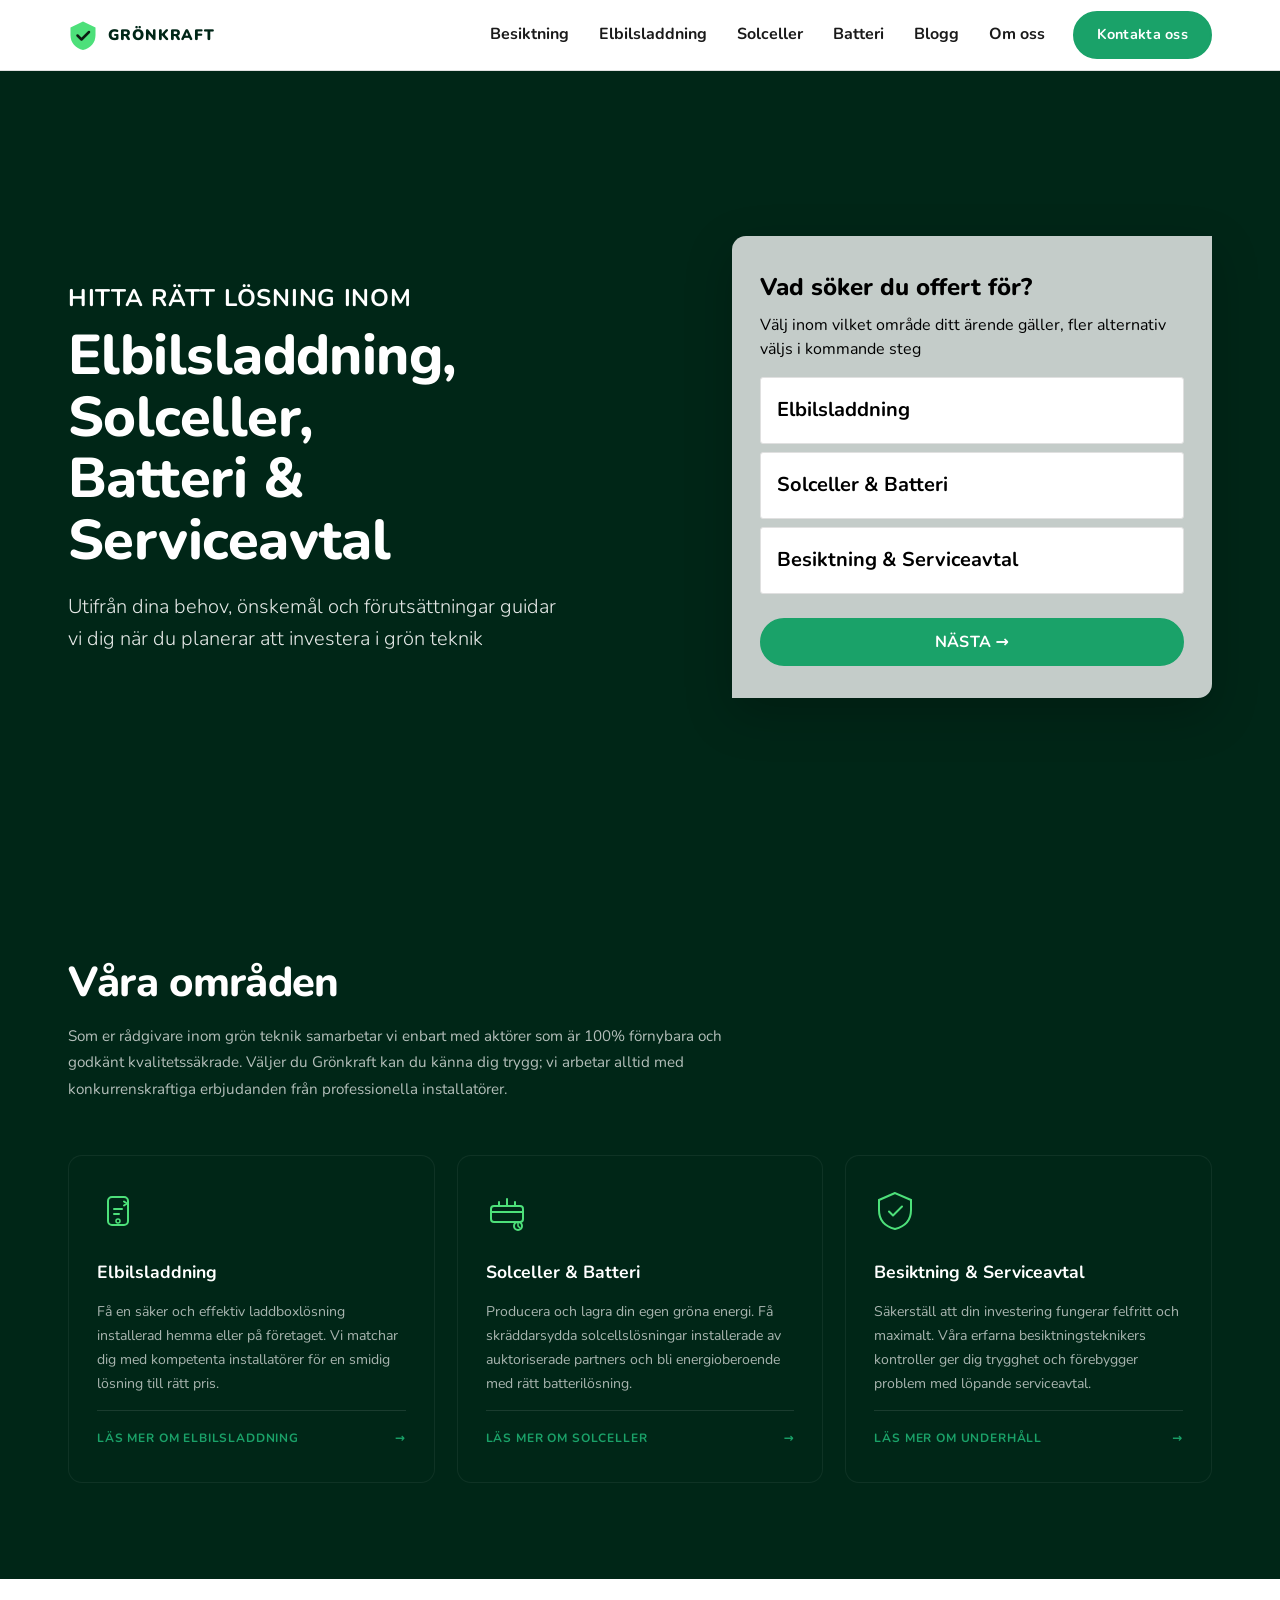
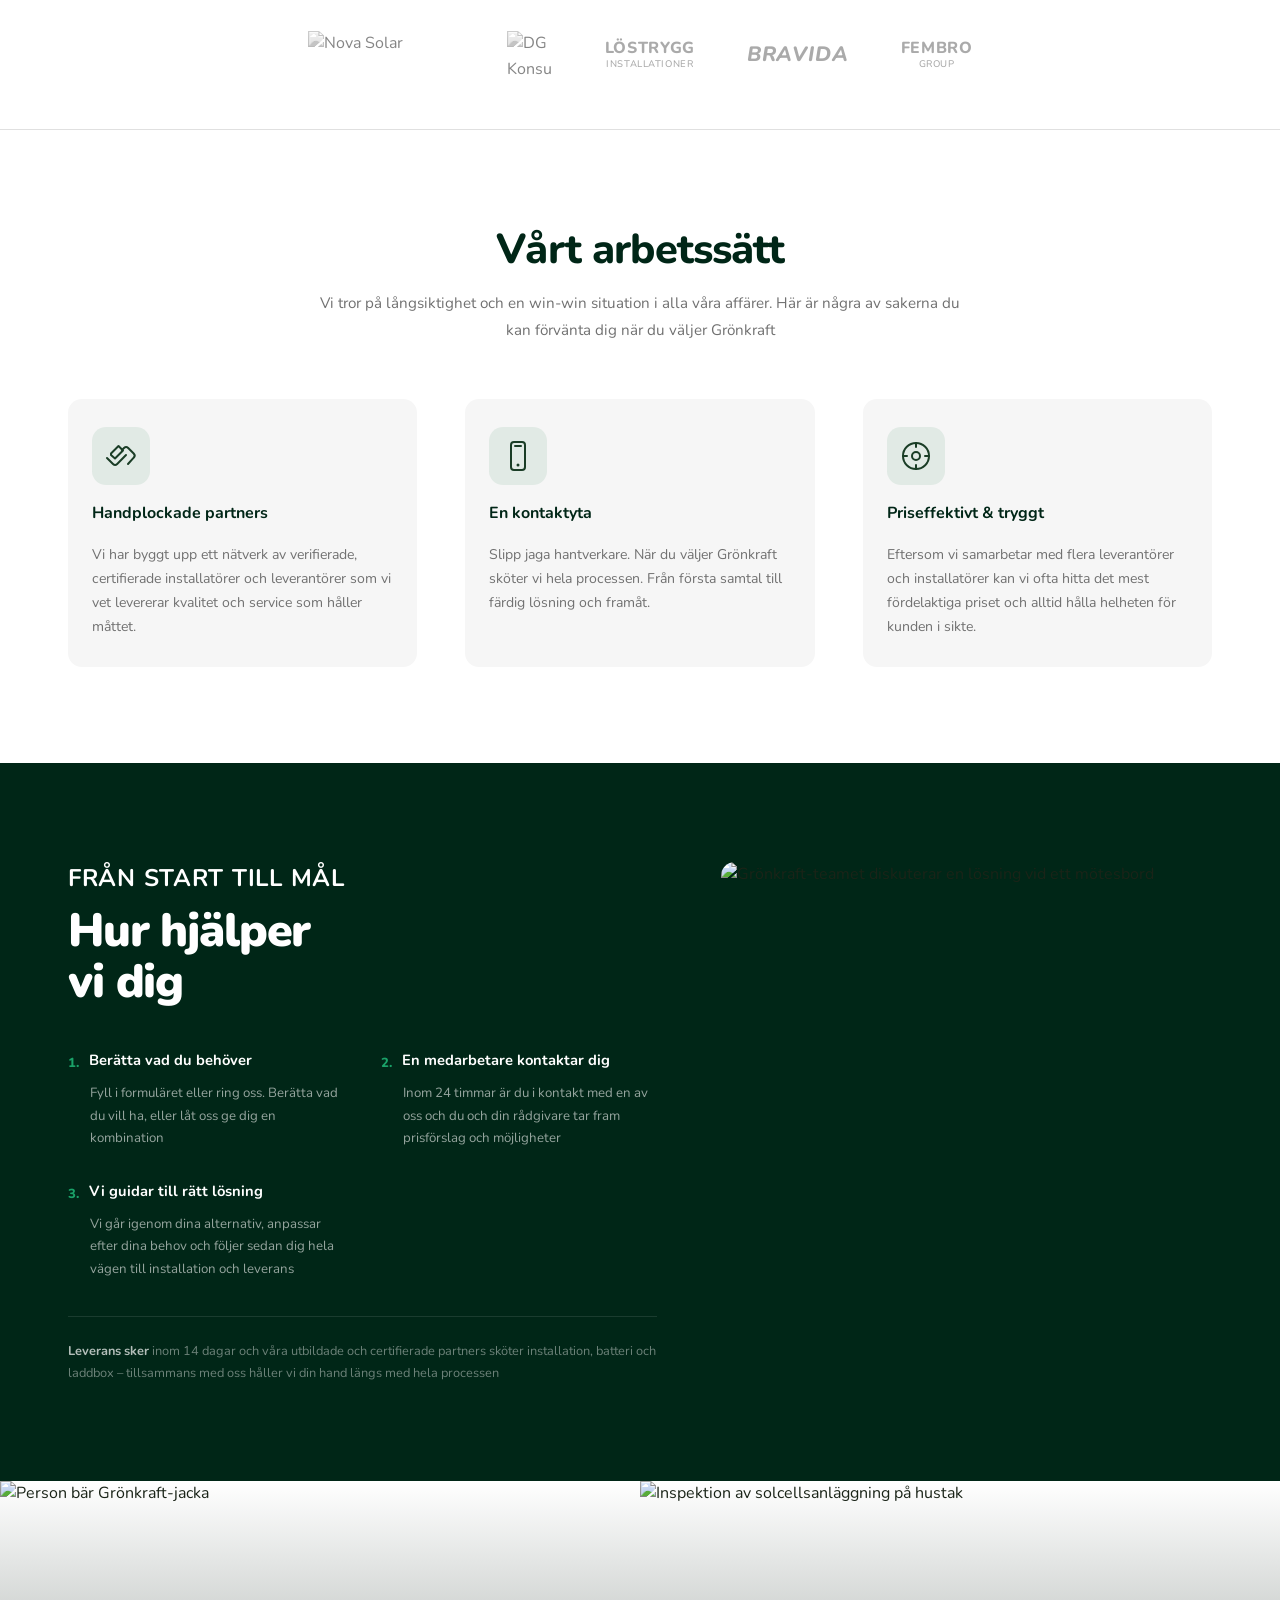
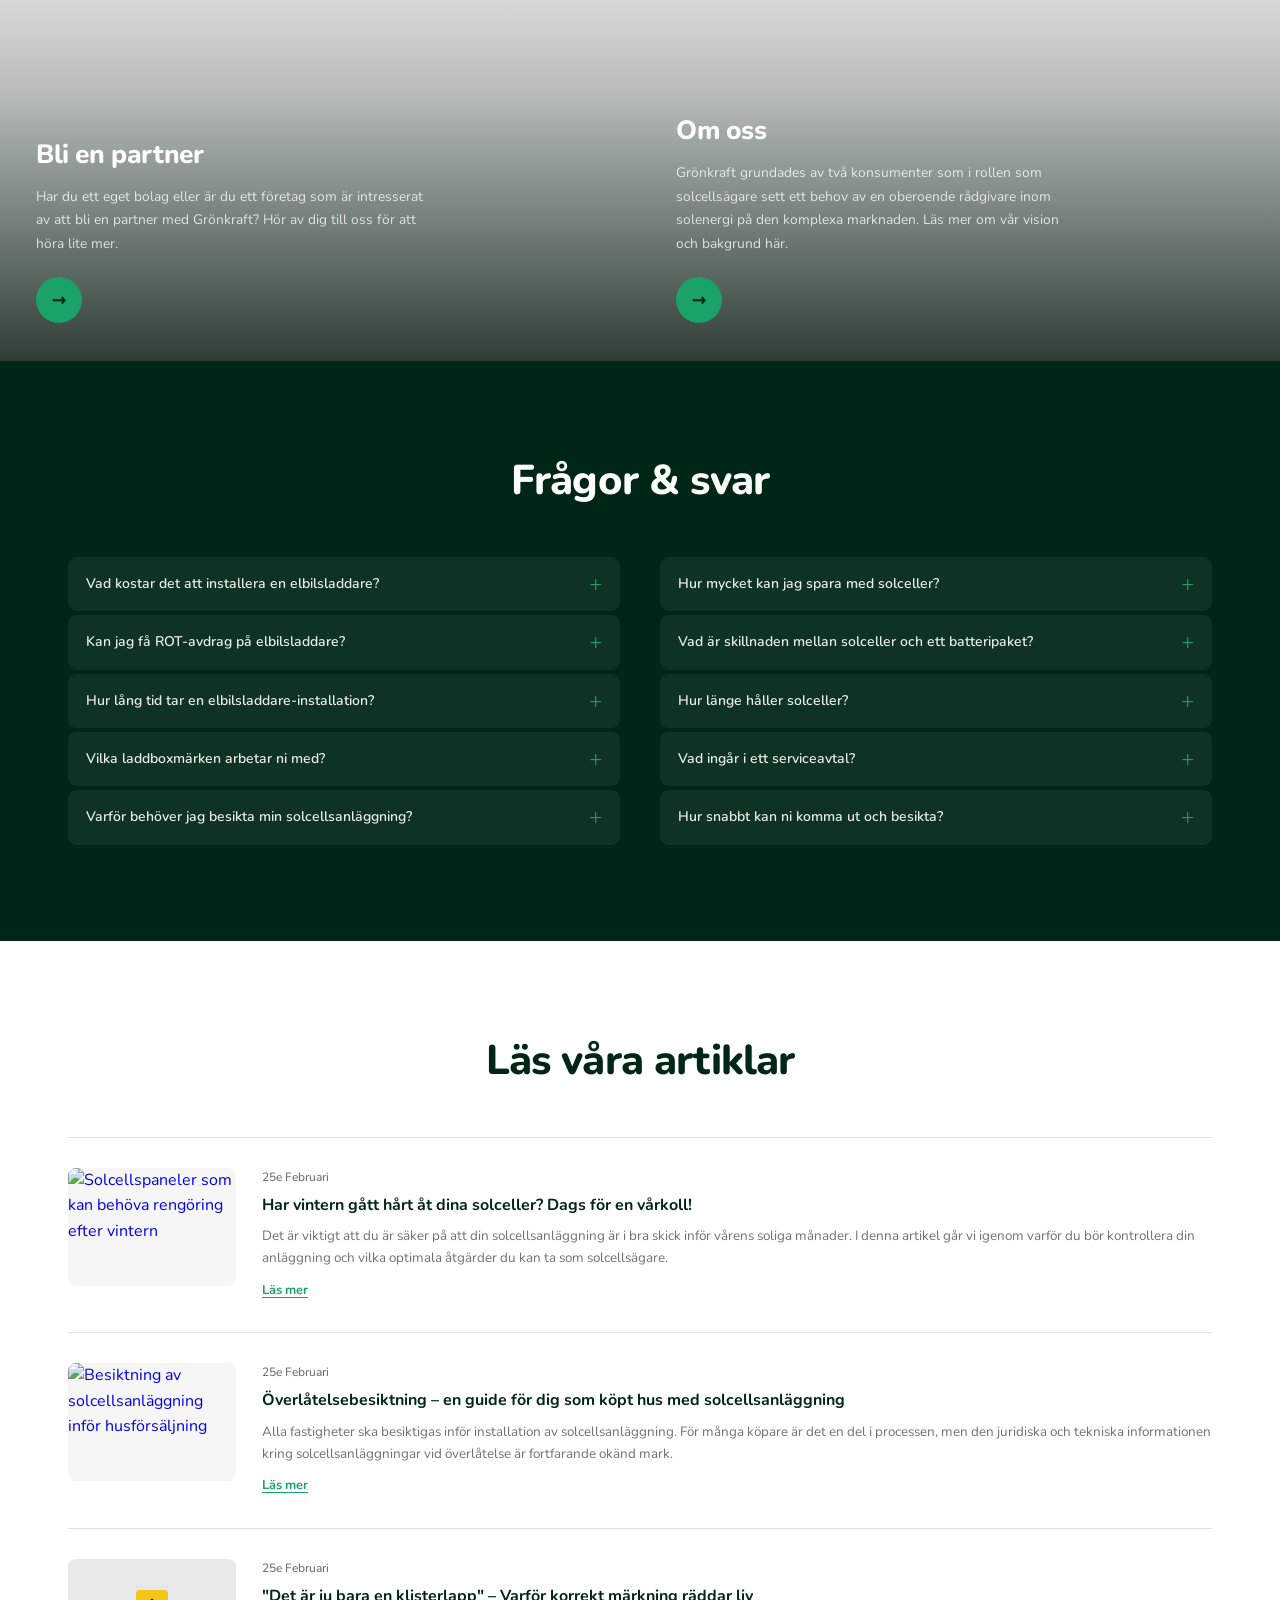
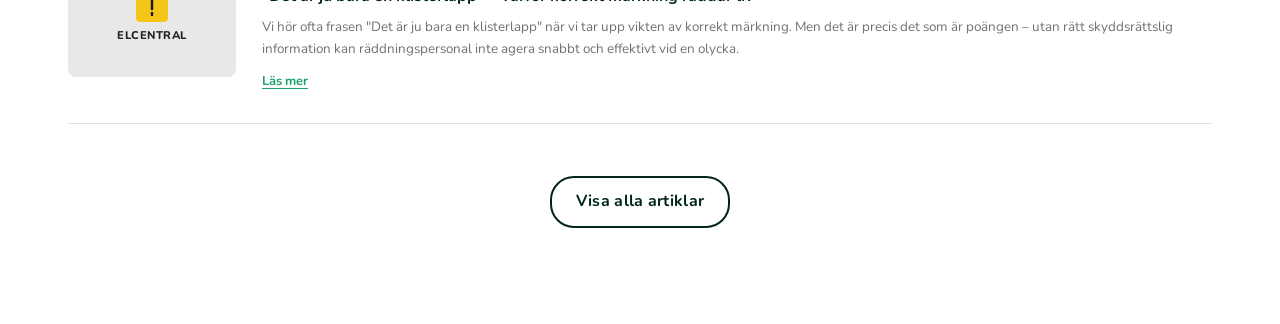
==== commit c8894379: "Ändrade lite olika copy saker och små visuella förändringar" ====
--- a/index.html
+++ b/index.html
@@ -94,13 +94,13 @@
           <p class="hero-desc">Utifrån dina behov, önskemål och förutsättningar guidar vi dig när du planerar att investera i grön teknik</p>
         </div>
 
-        <div class="hero-card" role="complementary" aria-label="Intresseformulär">
+        <div class="gk-form" role="complementary" aria-label="Intresseformulär">
           <div class="mf-form" id="leadForm">
 
             <!-- ── Steg 1: Välj område ── -->
             <div class="mf-step mf-step--active" id="fs-1">
               <p class="hero-card-title">Vad söker du offert för?</p>
-              <p class="hero-card-sub">Fyll i vårt formulär för att få hjälp i din resa mot grön teknik</p>
+              <p class="hero-card-sub">Välj inom vilket område ditt ärende gäller, fler alternativ väljs i kommande steg</p>
               <fieldset class="mf-fieldset">
                 <legend class="sr-only">Välj ditt område av intresse</legend>
                 <label class="radio-opt">
--- a/css/style.css
+++ b/css/style.css
@@ -95,7 +95,8 @@
 /* ============================================================
    BUTTONS
 ============================================================ */
-.btn {
+.btn,
+.gk-form .btn {
   display: inline-flex;
   align-items: center;
   justify-content: center;
@@ -112,18 +113,22 @@
   white-space: nowrap;
 }
 
-.btn-primary {
+.btn-primary,
+.gk-form .btn-primary {
   background: var(--accent);
   color: #fff;
   border-color: var(--accent);
 }
 .btn-primary:hover,
-.btn-primary:focus-visible {
+.btn-primary:focus-visible,
+.gk-form .btn-primary:hover,
+.gk-form .btn-primary:focus-visible {
   background: var(--accent-dim);
   border-color: var(--accent-dim);
 }
 
-.btn-full {
+.btn-full,
+.gk-form .btn-full {
   width: 100%;
 }
 
@@ -293,24 +298,54 @@
   max-width: 500px;
 }
 
-/* Hero form card */
-.hero-card {
-  background: var(--light);
-  border-radius: var(--radius);
+/* Hero form card — also serves as .gk-form root for Webflow embed */
+.gk-form {
+  /* Variables (self-contained for Webflow embed) */
+  --dark:        #002617;
+  --dark-2:      #001a0f;
+  --dark-3:      #003d20;
+  --green:       #1aa269;
+  --accent:      #1aa269;
+  --accent-dim:  #158f58;
+  --white:       #ffffff;
+  --light:       #f6f6f6;
+  --border:      #e0e0e0;
+  --muted:       #717171;
+  --radius:      14px;
+  --radius-sm:   8px;
+  --shadow:      0 4px 20px rgba(0,0,0,0.10);
+  --shadow-lg:   0 16px 48px rgba(0,0,0,0.22);
+  --ease:        0.25s ease;
+
+  background: rgba(246, 246, 246, 0.8);
+  border-radius: var(--radius) 0 var(--radius) 0;
   padding: 32px 28px;
   width: 480px;
   flex-shrink: 0;
   box-shadow: var(--shadow-lg);
-}
-
-.hero-card-title {
+  font-family: 'Nunito', system-ui, -apple-system, sans-serif;
+  line-height: 1.6;
+  color: #1a2418;
+}
+
+.gk-form *,
+.gk-form *::before,
+.gk-form *::after {
+  box-sizing: border-box;
+}
+
+.gk-form button {
+  font-family: inherit;
+}
+
+.gk-form .hero-card-title {
   font-size: 1.5rem;
   font-weight: 800;
   color: #000;
   margin-bottom: 6px;
 }
 
-.hero-card-sub {
+.gk-form .hero-card-sub {
   font-size: 1rem;
   color: #000;
   line-height: 1.5;
@@ -318,7 +353,7 @@
 }
 
 /* Radio options */
-.lead-form fieldset {
+.gk-form fieldset {
   border: none;
   display: flex;
   flex-direction: column;
@@ -326,7 +361,7 @@
   margin-bottom: 16px;
 }
 
-.radio-opt {
+.gk-form .radio-opt {
   display: flex;
   align-items: center;
   padding: 0 16px;
@@ -342,19 +377,19 @@
   user-select: none;
 }
 
-.radio-opt:hover {
+.gk-form .radio-opt:hover {
   border-color: var(--accent);
 }
 
-.radio-opt input[type="radio"],
-.radio-opt input[type="checkbox"] {
+.gk-form .radio-opt input[type="radio"],
+.gk-form .radio-opt input[type="checkbox"] {
   position: absolute;
   opacity: 0;
   width: 0;
   height: 0;
 }
 
-.radio-opt:has(input:checked) {
+.gk-form .radio-opt:has(input:checked) {
   border-color: var(--accent);
   background: rgba(26,162,105,0.07);
 }
@@ -1049,8 +1084,9 @@
     max-width: 100%;
   }
 
-  .hero-card {
+  .gk-form {
     width: 100%;
+    padding: 32px 16px;
   }
 
   /* Areas */
@@ -1156,36 +1192,36 @@
   to   { opacity: 1; transform: translateY(0); }
 }
 
-.mf-step {
+.gk-form .mf-step {
   display: none;
 }
 
-.mf-step--active {
+.gk-form .mf-step--active {
   display: block;
   animation: mfFadeIn 0.18s ease;
 }
 
-.mf-heading {
+.gk-form .mf-heading {
   font-size: 1.5rem;
   font-weight: 800;
   color: #000;
   margin-bottom: 16px;
 }
 
-.mf-divider {
+.gk-form .mf-divider {
   border: none;
   border-top: 1px solid var(--border);
   margin: 0 0 20px;
 }
 
-.mf-label-text {
+.gk-form .mf-label-text {
   font-size: 0.875rem;
   font-weight: 700;
   color: #1a2418;
   margin-bottom: 8px;
 }
 
-.mf-fieldset {
+.gk-form .mf-fieldset {
   border: none;
   display: flex;
   flex-direction: column;
@@ -1193,15 +1229,15 @@
   margin-bottom: 24px;
 }
 
-.mf-fieldset--row {
+.gk-form .mf-fieldset--row {
   flex-direction: row;
 }
 
-.mf-fieldset--row .radio-opt {
+.gk-form .mf-fieldset--row .radio-opt {
   flex: 1;
 }
 
-.mf-input {
+.gk-form .mf-input {
   width: 100%;
   padding: 11px 14px;
   border: 1.5px solid var(--border);
@@ -1215,69 +1251,69 @@
   -webkit-appearance: none;
 }
 
-.mf-input::placeholder {
+.gk-form .mf-input::placeholder {
   color: #b8b8b8;
 }
 
-.mf-input:focus {
+.gk-form .mf-input:focus {
   outline: none;
   border-color: var(--accent);
   box-shadow: 0 0 0 3px rgba(26,162,105,0.12);
 }
 
-.mf-input[type="number"] {
+.gk-form .mf-input[type="number"] {
   -moz-appearance: textfield;
 }
 
-.mf-input[type="number"]::-webkit-outer-spin-button,
-.mf-input[type="number"]::-webkit-inner-spin-button {
+.gk-form .mf-input[type="number"]::-webkit-outer-spin-button,
+.gk-form .mf-input[type="number"]::-webkit-inner-spin-button {
   -webkit-appearance: none;
 }
 
-.mf-textarea {
+.gk-form .mf-textarea {
   resize: vertical;
   min-height: 84px;
   line-height: 1.55;
 }
 
-.mf-fields {
+.gk-form .mf-fields {
   display: flex;
   flex-direction: column;
   gap: 12px;
   margin-bottom: 16px;
 }
 
-.mf-field {
+.gk-form .mf-field {
   display: flex;
   flex-direction: column;
   gap: 5px;
 }
 
-.mf-label {
+.gk-form .mf-label {
   font-size: 0.82rem;
   font-weight: 700;
   color: #1a2418;
 }
 
-.mf-optional {
+.gk-form .mf-optional {
   font-weight: 400;
   color: var(--muted);
 }
 
-.mf-hint {
+.gk-form .mf-hint {
   font-size: 0.82rem;
   color: var(--muted);
   line-height: 1.55;
   margin-bottom: 14px;
 }
 
-.mf-hint em {
+.gk-form .mf-hint em {
   font-style: normal;
   font-weight: 700;
   color: #1a2418;
 }
 
-.mf-error {
+.gk-form .mf-error {
   font-size: 0.8rem;
   color: #c0392b;
   font-weight: 600;
@@ -1285,16 +1321,16 @@
   animation: mfFadeIn 0.15s ease;
 }
 
-.mf-nav {
-  display: flex;
-  align-items: center;
-}
-
-.mf-nav--split {
+.gk-form .mf-nav {
+  display: flex;
+  align-items: center;
+}
+
+.gk-form .mf-nav--split {
   justify-content: space-between;
 }
 
-.btn-back {
+.gk-form .btn-back {
   background: none;
   border: none;
   padding: 0;
@@ -1309,11 +1345,11 @@
   transition: opacity var(--ease);
 }
 
-.btn-back:hover {
+.gk-form .btn-back:hover {
   opacity: 0.7;
 }
 
-.mf-success {
+.gk-form .mf-success {
   display: flex;
   flex-direction: column;
   align-items: center;
@@ -1322,13 +1358,13 @@
   gap: 14px;
 }
 
-.mf-success-title {
+.gk-form .mf-success-title {
   font-size: 1.4rem;
   font-weight: 800;
   color: #000;
 }
 
-.mf-success-sub {
+.gk-form .mf-success-sub {
   font-size: 0.95rem;
   color: var(--muted);
   line-height: 1.55;
@@ -1337,7 +1373,8 @@
 /* ============================================================
    FOCUS STYLES (accessibility)
 ============================================================ */
-:focus-visible {
+:focus-visible,
+.gk-form :focus-visible {
   outline: 2px solid var(--accent);
   outline-offset: 3px;
 }
